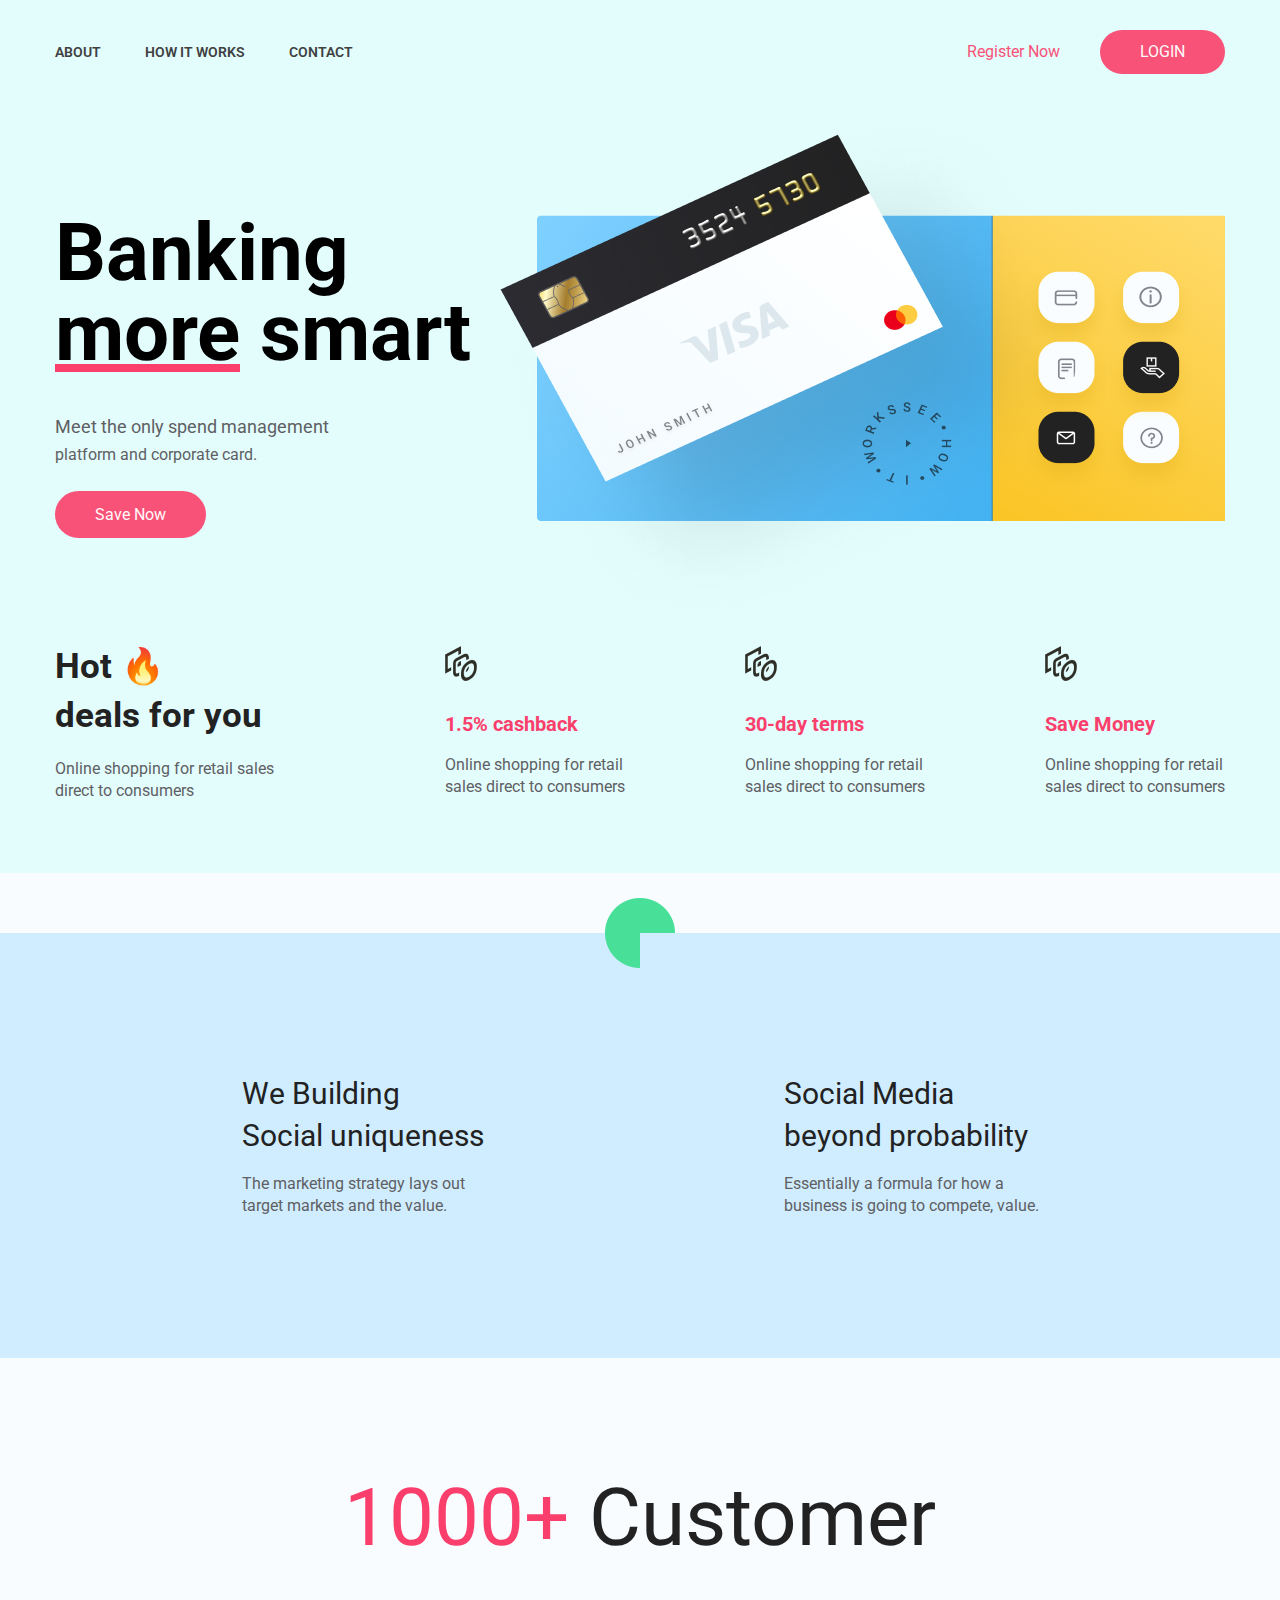
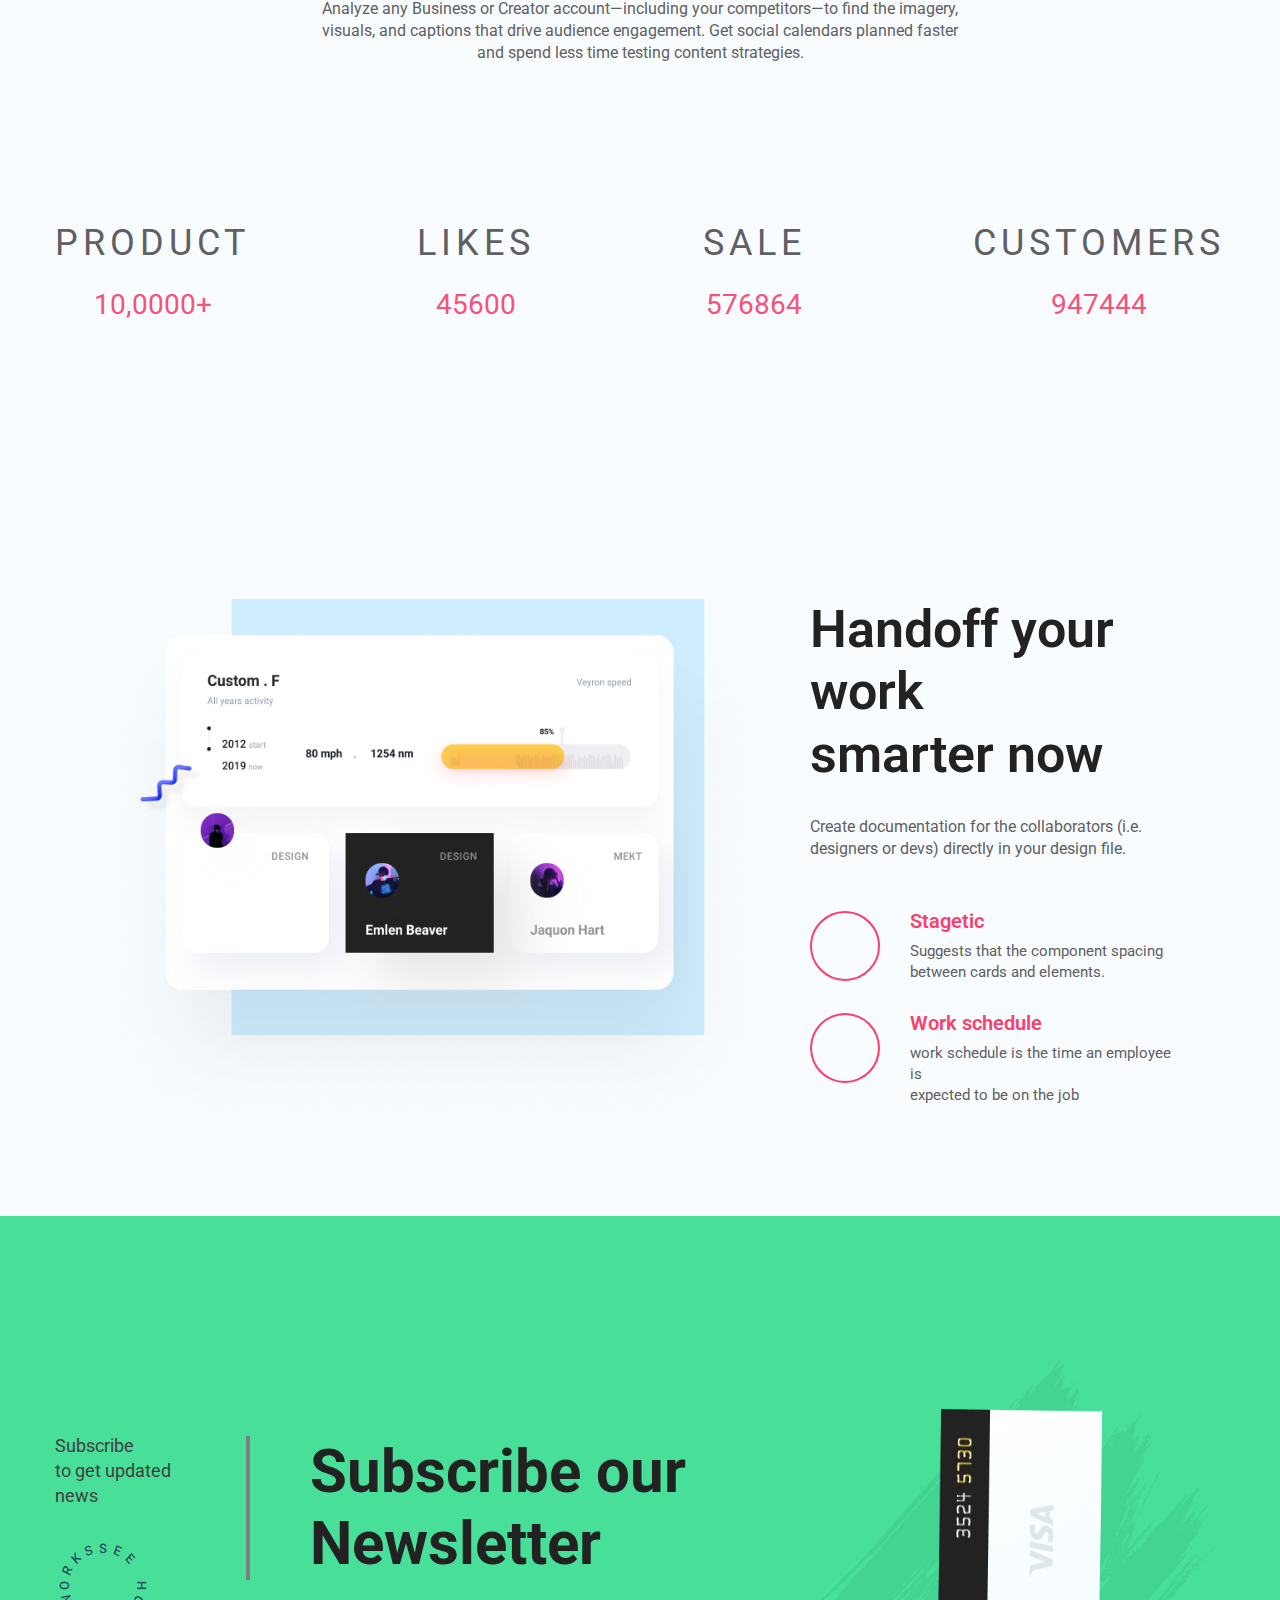
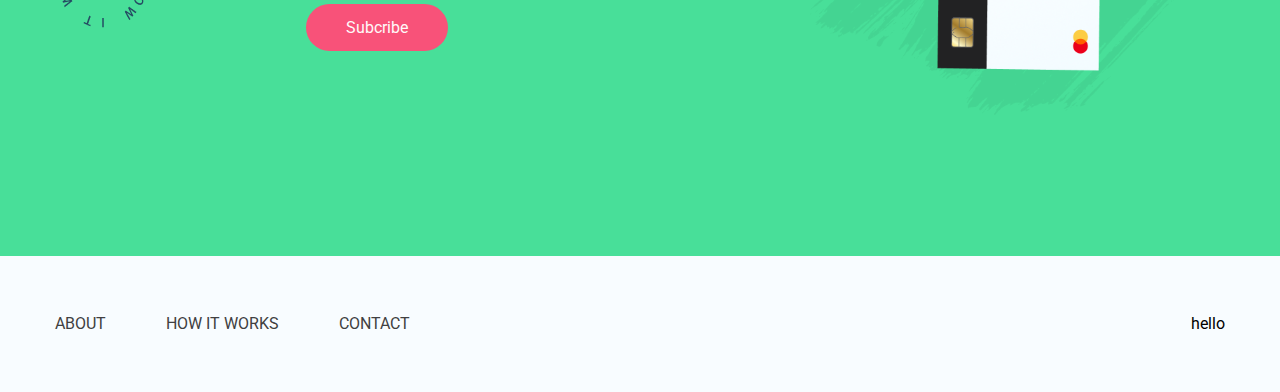
==== index.html @ 6a19571a "test" ====
<!DOCTYPE html>
<html lang="en">
  <head>
    <meta charset="UTF-8" />
    <meta http-equiv="X-UA-Compatible" content="IE=edge" />
    <meta name="viewport" content="width=device-width, initial-scale=1.0" />
    <link
      rel="shortcut icon"
      type="image/png"
      href="./img/76097-united-icons-money-dollar-sign-states-computer_32x32.ico"
    />

    <link rel="preconnect" href="https://fonts.googleapis.com" />
    <link rel="preconnect" href="https://fonts.gstatic.com" crossorigin />
    <link
      href="https://fonts.googleapis.com/css2?family=Roboto:ital,wght@0,100;0,300;0,500;0,700;1,500&display=swap"
      rel="stylesheet"
    />
    <link
      rel="stylesheet"
      href="https://cdnjs.cloudflare.com/ajax/libs/font-awesome/6.0.0-beta2/css/all.min.css"
      integrity="sha512-YWzhKL2whUzgiheMoBFwW8CKV4qpHQAEuvilg9FAn5VJUDwKZZxkJNuGM4XkWuk94WCrrwslk8yWNGmY1EduTA=="
      crossorigin="anonymous"
      referrerpolicy="no-referrer"
    />
    <link rel="stylesheet" href="./main.css" />
    <title>Money Save</title>
  </head>
  <body>
    <header class="header">
      <div class="container">
        <div class="navbar">
          <ul class="navbar__list">
            <li class="navbar__list-item">
              <a href="#" class="list-item-link">ABOUT</a>
            </li>
            <li class="navbar__list-item">
              <a href="#" class="list-item-link">HOW IT WORKS</a>
            </li>
            <li class="navbar__list-item">
              <a href="#" class="list-item-link">CONTACT</a>
            </li>
          </ul>
          <div class="login-box">
            <a href="#" class="login-box__register">Register Now</a>
            <a href="#" class="btn btn-login">LOGIN</a>
          </div>
        </div>
        <div class="header-content">
          <div class="header-banner">
            <div class="box-content">
              <h2 class="box-title">Banking <span>more</span> smart</h2>
              <p class="box-text">
                <span>Meet the only spend management</span>platform and
                corporate card.
              </p>
              <a href="#" class="btn">Save Now</a>
            </div>
            <img src="./img/header card.png" alt="" class="header-banner-img" />
          </div>
          <div class="header__info">
            <div class="header__info-box-hot">
              <p class="header__info-box-hot--text">
                Hot 🔥 <span>deals for you</span>
              </p>
              <p class="header__info-box-hot--text-des">
                Online shopping for retail sales
                <span>direct to consumers</span>
              </p>
            </div>
            <div class="header-info-item">
              <div class="box-item">
                <img src="./img/image 528.png" alt="" class="box-item--img" />
                <h4 class="box-item--title">1.5% cashback</h4>
                <p class="header__info-box-hot--text-des">
                  Online shopping for retail
                  <span>sales direct to consumers</span>
                </p>
              </div>
              <div class="box-item">
                <img src="./img/image 528.png" alt="" class="box-item--img" />
                <h4 class="box-item--title">30-day terms</h4>
                <p class="header__info-box-hot--text-des">
                  Online shopping for retail
                  <span>sales direct to consumers</span>
                </p>
              </div>
              <div class="box-item">
                <img src="./img/image 528.png" alt="" class="box-item--img" />
                <h4 class="box-item--title">Save Money</h4>
                <p class="header__info-box-hot--text-des">
                  Online shopping for retail
                  <span>sales direct to consumers</span>
                </p>
              </div>
            </div>
          </div>
        </div>
      </div>
    </header>
    <section class="social-info">
      <div class="social-info-box">
        <h4 class="social-info--title">
          <span>We Building </span>Social uniqueness
        </h4>
        <p class="social-info--des">
          <span>The marketing strategy lays out</span> target markets and the
          value.
        </p>
      </div>
      <div class="social-info-box">
        <h4 class="social-info--title">
          <span>Social Media </span>beyond probability
        </h4>
        <p class="social-info--des">
          <span>Essentially a formula for how a</span> business is going to
          compete, value.
        </p>
      </div>
      <img src="./img/Ellipse 711.png" alt="" class="circle-green" />
    </section>
    <section class="customer">
      <div class="container">
        <div class="customer-content">
          <h2 class="customer-title"><span>1000+</span> Customer</h2>
          <p class="customer-des">
            Analyze any Business or Creator account—including your
            competitors—to find the imagery, visuals, and captions that drive
            audience engagement. Get social calendars planned faster and spend
            less time testing content strategies.
          </p>
        </div>
        <div class="customer-number">
          <div class="customer-number-list">
            <p class="customer-number-list--title">Product</p>
            <p class="customer-number-list-number">10,0000+</p>
          </div>
          <div class="customer-number-list">
            <p class="customer-number-list--title">Likes</p>
            <p class="customer-number-list-number">45600</p>
          </div>
          <div class="customer-number-list">
            <p class="customer-number-list--title">Sale</p>
            <p class="customer-number-list-number">576864</p>
          </div>
          <div class="customer-number-list">
            <p class="customer-number-list--title">Customers</p>
            <p class="customer-number-list-number">947444</p>
          </div>
        </div>
      </div>
    </section>
    <section class="dashboard">
      <div class="container">
        <div class="dashboard-flex">
          <img src="./img/card.png" alt="" class="dashboard__img" />
          <div class="dashboard-content">
            <div class="dashboard-box-info">
              <h4 class="dashboard__title">
                Handoff your work <span>smarter now</span>
              </h4>
              <p class="dashboard__des">
                <span>Create documentation for the collaborators (i.e.</span
                >designers or devs) directly in your design file.
              </p>
            </div>
            <div class="dashboard-box-des">
              <div class="dashboard-box-des-info">
                <i class="fas fa-book box-des-info__icon"></i>
                <div class="box-des-info-text">
                  <p class="box-des-info-title">Stagetic</p>
                  <p class="box-des-info-desc">
                    <span>Suggests that the component spacing</span>between
                    cards and elements.
                  </p>
                </div>
              </div>
              <div class="dashboard-box-des-info">
                <i class="far fa-calendar-alt box-des-info__icon"></i>
                <div class="box-des-info-text">
                  <p class="box-des-info-title">Work schedule</p>
                  <p class="box-des-info-desc">
                    <span>work schedule is the time an employee is </span
                    >expected to be on the job
                  </p>
                </div>
              </div>
            </div>
          </div>
        </div>
      </div>
    </section>
    <section class="subcribe">
      <div class="container">
        <div class="subcribe-content">
          <div class="subcribe-box-left">
            <div class="subcribe-box-text">
              <p class="box-text-desc">
                <span>Subscribe</span> <span>to get updated</span> news
              </p>
              <img src="./img/text.png" alt="" class="box-text-img" />
            </div>
            <div class="subcribe-box-btn">
              <p class="subcribe-box-btn__title">
                <span>Subscribe our</span>Newsletter
              </p>
              <a href="#" class="btn btn-sub">Subcribe</a>
            </div>
          </div>
          <img src="./img/Visa card.png" alt="" class="subcribe-img" />
        </div>
      </div>
    </section>
    <footer class="footer">
      <div class="container">
        <div class="footer-content">
          <ul class="footer-menu">
            <li class="footer-item">
              <a href="#" class="footer-item__link">ABOUT</a>
            </li>
            <li class="footer-item">
              <a href="#" class="footer-item__link">HOW IT WORKS</a>
            </li>
            <li class="footer-item">
              <a href="#" class="footer-item__link">CONTACT</a>
            </li>
          </ul>
          <!-- facebook page -->
          <div>hello</div>
        </div>
      </div>
    </footer>
  </body>
</html>
---- main.css ----
/* http://meyerweb.com/eric/tools/css/reset/ 
   v2.0 | 20110126
   License: none (public domain)
*/
html,
body,
div,
span,
applet,
object,
iframe,
h1,
h2,
h3,
h4,
h5,
h6,
p,
blockquote,
pre,
a,
abbr,
acronym,
address,
big,
cite,
code,
del,
dfn,
em,
img,
ins,
kbd,
q,
s,
samp,
small,
strike,
strong,
sub,
sup,
tt,
var,
b,
u,
i,
center,
dl,
dt,
dd,
ol,
ul,
li,
fieldset,
form,
label,
legend,
table,
caption,
tbody,
tfoot,
thead,
tr,
th,
td,
article,
aside,
canvas,
details,
embed,
figure,
figcaption,
footer,
header,
hgroup,
menu,
nav,
output,
ruby,
section,
summary,
time,
mark,
audio,
video {
  margin: 0;
  padding: 0;
  border: 0;
  font-size: 100%;
  font: inherit;
  vertical-align: baseline;
}

/* HTML5 display-role reset for older browsers */
article,
aside,
details,
figcaption,
figure,
footer,
header,
hgroup,
menu,
nav,
section {
  display: block;
}

body {
  line-height: 1;
}

ol,
ul {
  list-style: none;
}

blockquote,
q {
  quotes: none;
}

blockquote:before, blockquote:after {
  content: "";
  content: none;
}

q:before, q:after {
  content: "";
  content: none;
}

table {
  border-collapse: collapse;
  border-spacing: 0;
}

a {
  text-decoration: none;
}

* {
  padding: 0;
  margin: 0;
  box-sizing: border-box;
}

html,
body {
  scroll-behavior: smooth;
}

body {
  font-family: "Roboto", sans-serif;
  background: #f8fcff;
}

.header {
  background-color: #e3fdfd;
}

.navbar {
  display: flex;
  align-items: center;
  justify-content: space-between;
  padding-top: 30px;
}
.navbar__list {
  display: flex;
}
.navbar__list-item {
  margin-right: 44px;
  font-size: 14px;
  font-weight: 600;
}

.list-item-link {
  color: #404041;
  padding-bottom: 4px;
  position: relative;
}
.list-item-link::after {
  content: "";
  width: 100%;
  height: 2px;
  background-color: #fa3f6c;
  position: absolute;
  bottom: 0;
  left: 0;
  display: none;
}
.list-item-link:hover::after {
  animation: left-to-right 0.5s linear;
  display: block;
}

.login-box__register {
  color: #f85279;
}
.login-box__register:hover {
  color: #fa3f6c;
}

.login-box {
  display: flex;
  align-items: center;
}

@keyframes left-to-right {
  from {
    width: 0;
  }
  to {
    width: 100%;
  }
}
.header-content {
  padding: 20px 0 70px 0;
}

.header-banner {
  display: flex;
  align-items: center;
}

.box-title {
  font-weight: bold;
  font-size: 80px;
}
.box-title span {
  display: inline-block;
  text-decoration: underline;
  text-decoration-color: #fa3f6c;
}

.box-text {
  color: #5f5f64;
  padding: 40px 0;
  line-height: 1.6;
}
.box-text span {
  display: block;
  font-size: 18px;
}

.header__info {
  display: flex;
  align-items: center;
  justify-content: space-between;
}

.header__info-box-hot--text {
  font-size: 35px;
  font-weight: bold;
  line-height: 1.4;
  color: #222223;
  padding-bottom: 18px;
}
.header__info-box-hot--text span {
  display: block;
}
.header__info-box-hot--text-des {
  color: #5f5f64;
  line-height: 1.4;
}
.header__info-box-hot--text-des span {
  display: block;
}

.header-info-item {
  display: flex;
  align-items: center;
  justify-content: space-between;
}

.box-item {
  margin-left: 120px;
}
.box-item--img {
  width: 32px;
  height: 35px;
}
.box-item--title {
  font-size: 20px;
  font-weight: bold;
  color: #fa3f6c;
  padding: 30px 0 20px 0;
}

.social-info {
  background: #cfedff;
  display: flex;
  align-items: center;
  justify-content: center;
  margin-top: 60px;
  position: relative;
}
.social-info-box {
  margin: 140px 0;
}
.social-info-box:first-child {
  margin-right: 300px;
}
.social-info--title {
  font-size: 30px;
  font-weight: medium;
  line-height: 1.4;
  color: #222223;
}
.social-info--title span {
  display: block;
}
.social-info--des {
  color: #5f5f64;
  line-height: 1.4;
  padding-top: 16px;
}
.social-info--des span {
  display: block;
}

.circle-green {
  width: 70px;
  height: 70px;
  position: absolute;
  top: -35px;
  left: 50%;
  transform: translateX(-50%);
}

.customer {
  padding: 120px 0;
}
.customer-content {
  max-width: 650px;
  margin: 0 auto;
  text-align: center;
}
.customer-title {
  font-size: 80px;
  color: #222223;
}
.customer-title span {
  color: #fa3f6c;
}
.customer-des {
  color: #5f5f64;
  line-height: 1.4;
  padding-top: 40px;
  padding-bottom: 80px;
}
.customer-number {
  display: flex;
  justify-content: space-between;
  align-items: center;
}

.customer-number {
  padding: 80px 0;
}
.customer-number-list {
  display: flex;
  align-items: center;
  justify-content: center;
  flex-direction: column;
  text-align: center;
}
.customer-number-list--title {
  font-size: 36px;
  font-weight: medium;
  color: #5f5f64;
  text-transform: uppercase;
  letter-spacing: 5px;
}
.customer-number-list-number {
  font-size: 28px;
  padding-top: 30px;
  color: #f85279;
}

.dashboard {
  padding: 80px;
}
.dashboard-flex {
  display: flex;
}
.dashboard__img {
  max-width: 675px;
  height: auto;
  margin-right: 40px;
}
.dashboard__title {
  font-size: 52px;
  color: #222223;
  font-weight: 600;
  line-height: 1.2;
}
.dashboard__title span {
  display: block;
}
.dashboard__des {
  color: #5f5f64;
  line-height: 1.4;
  padding-top: 30px;
  padding-bottom: 50px;
}
.dashboard__des span {
  display: block;
}

.dashboard-box-des-info {
  display: flex;
}

.dashboard-box-des-info {
  margin-bottom: 30px;
}

.box-des-info__icon {
  display: flex;
  align-items: center;
  justify-content: center;
  font-size: 24px;
  width: 70px;
  height: 70px;
  color: #fa3f6c;
  border: 2px solid #fa3f6c;
  border-radius: 50%;
  margin-right: 30px;
}

.box-des-info-text .box-des-info-title {
  color: #fa3f6c;
  font-weight: 600;
  font-size: 20px;
  padding-bottom: 10px;
}
.box-des-info-text .box-des-info-desc {
  font-size: 15px;
  line-height: 1.4;
  color: #5f5f64;
}
.box-des-info-text .box-des-info-desc span {
  display: block;
}

.subcribe {
  background: #48df99;
}
.subcribe-content {
  display: flex;
  align-items: center;
  justify-content: space-between;
}
.subcribe-box-left {
  display: flex;
  align-items: center;
}
.subcribe-img {
  max-width: 650px;
  max-height: 640px;
}

.box-text-desc {
  line-height: 1.4;
  font-size: 18px;
  margin-bottom: 28px;
  padding-right: 75px;
  white-space: nowrap;
  color: #404041;
}
.box-text-desc span {
  display: block;
}

.subcribe-box-btn__title {
  font-size: 60px;
  font-weight: bold;
  color: #222223;
  margin-bottom: 40px;
  white-space: nowrap;
  border-left: 4px solid gray;
  padding-left: 60px;
  line-height: 1.2;
}
.subcribe-box-btn__title span {
  display: block;
}

.footer {
  padding: 60px 0;
}
.footer-content {
  display: flex;
  align-items: center;
  justify-content: space-between;
}
.footer-menu {
  display: flex;
}
.footer-item {
  margin-right: 60px;
}
.footer-item__link {
  color: #404041;
}
.footer-item__link:hover {
  color: #f85279;
  transition: all 0.3s linear;
}

.wrapper {
  max-width: 1440px;
  margin: 0 auto;
}

.container {
  max-width: 1200px;
  padding: 0 15px;
  margin: 0 auto;
}

.btn {
  padding: 14px 40px;
  color: #fff8f8;
  background-color: #f85279;
  border-radius: 30px;
}
.btn:hover {
  background-color: #fa3f6c;
  color: white;
  transition: all 0.3s linear;
}
.btn-login {
  margin-left: 40px;
  display: block;
}
.btn-sub {
  margin-left: 60px;
}

/*# sourceMappingURL=main.css.map */
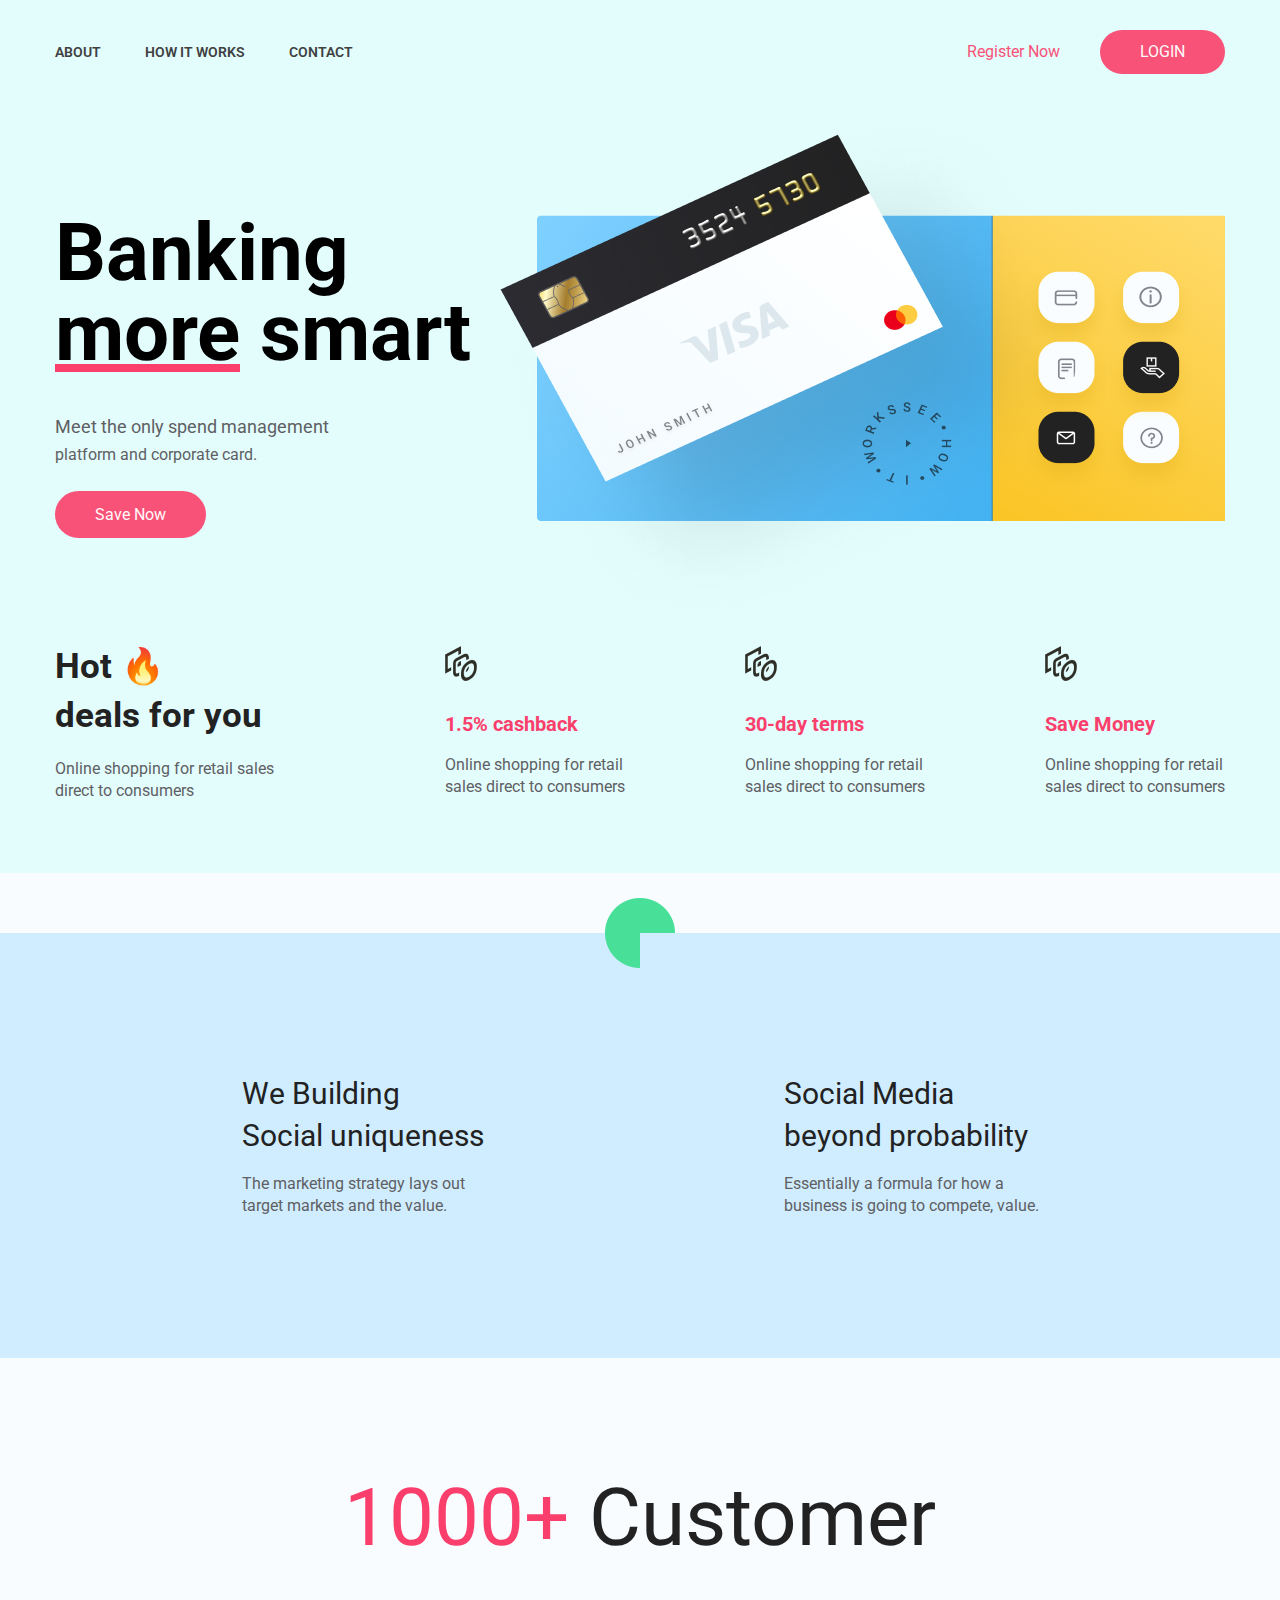
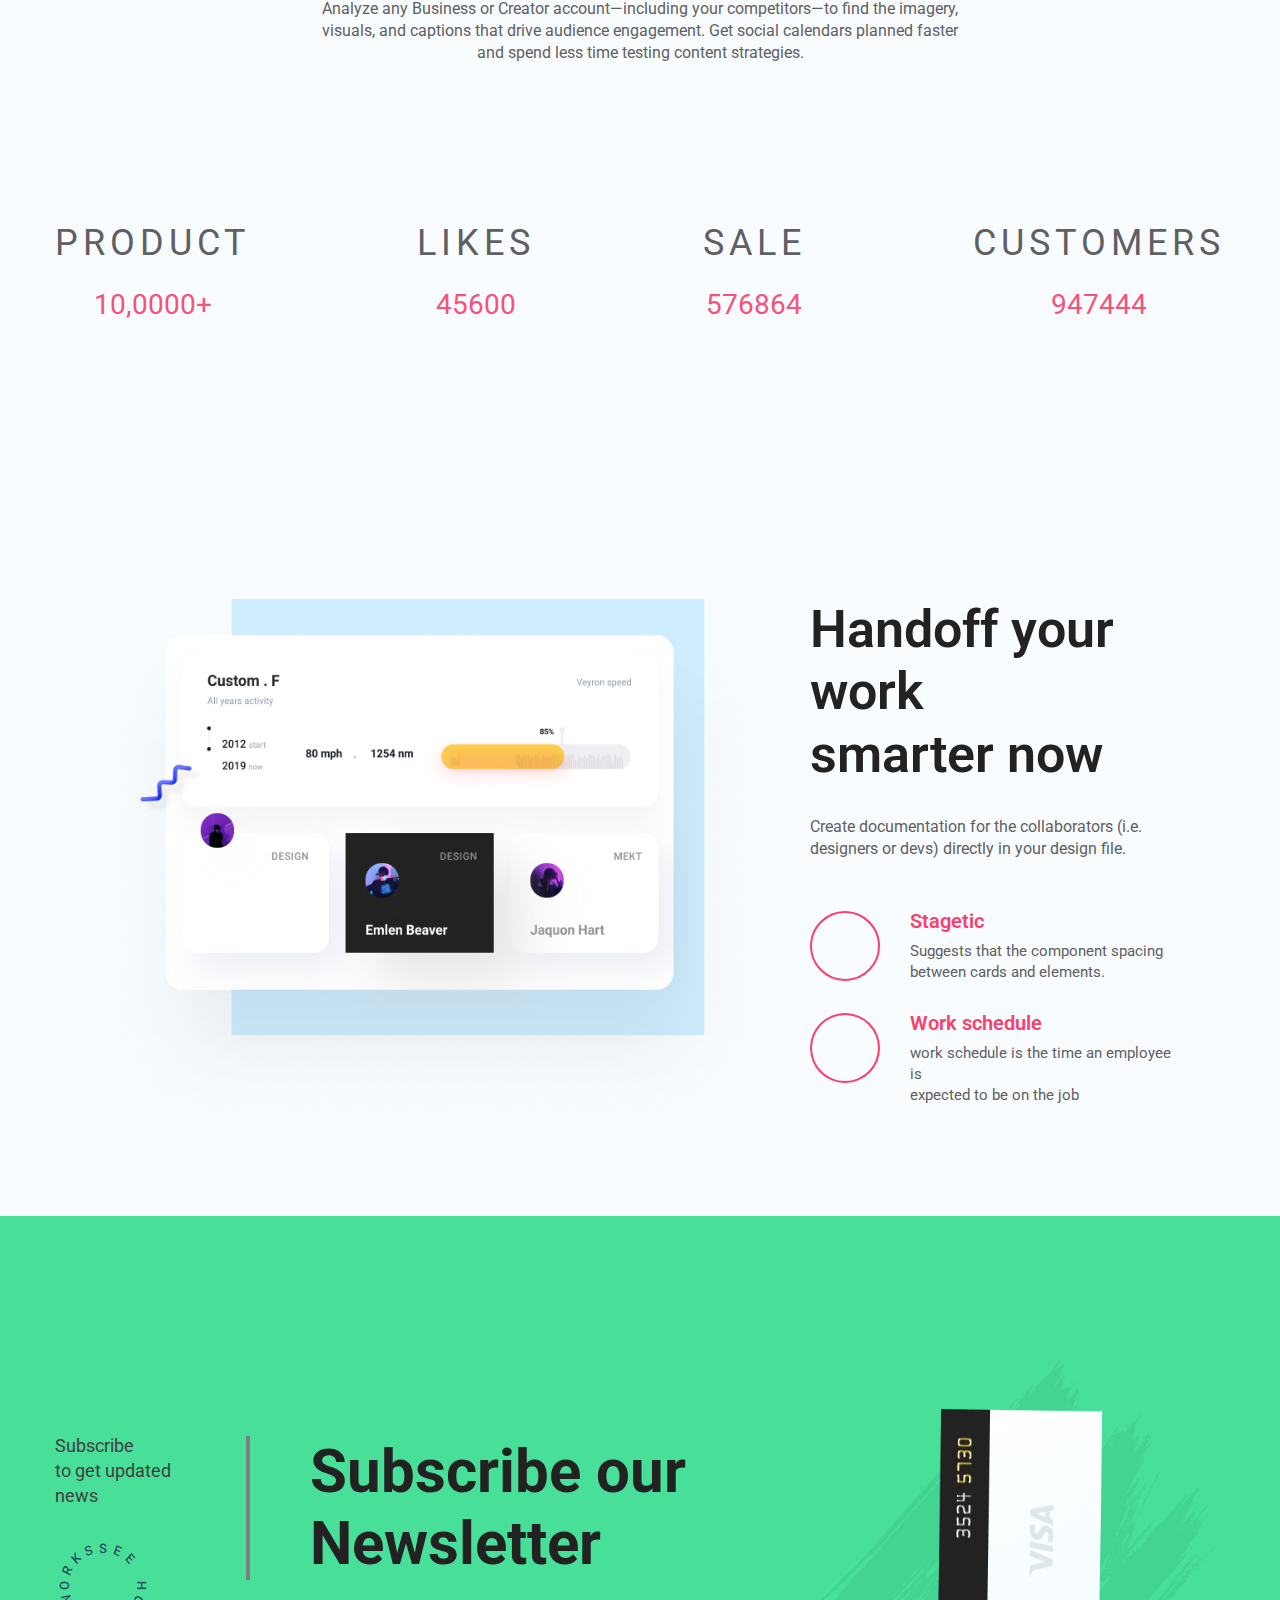
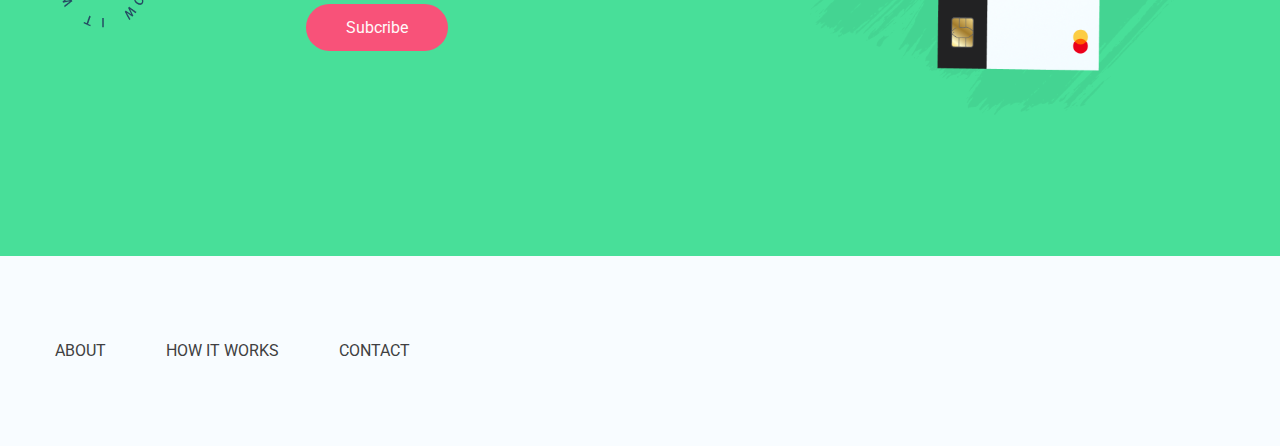
==== commit e9815723: "update page fb" ====
--- a/index.html
+++ b/index.html
@@ -226,7 +226,16 @@
             </li>
           </ul>
           <!-- facebook page -->
-          <div>hello</div>
+          <iframe
+            src="https://www.facebook.com/plugins/page.php?href=https%3A%2F%2Fwww.facebook.com%2Fmoneysavee&tabs=timeline&width=340&height=70&small_header=true&adapt_container_width=true&hide_cover=false&show_facepile=true&appId"
+            width="340"
+            height="70"
+            style="border: none; overflow: hidden"
+            scrolling="no"
+            frameborder="0"
+            allowfullscreen="true"
+            allow="autoplay; clipboard-write; encrypted-media; picture-in-picture; web-share"
+          ></iframe>
         </div>
       </div>
     </footer>
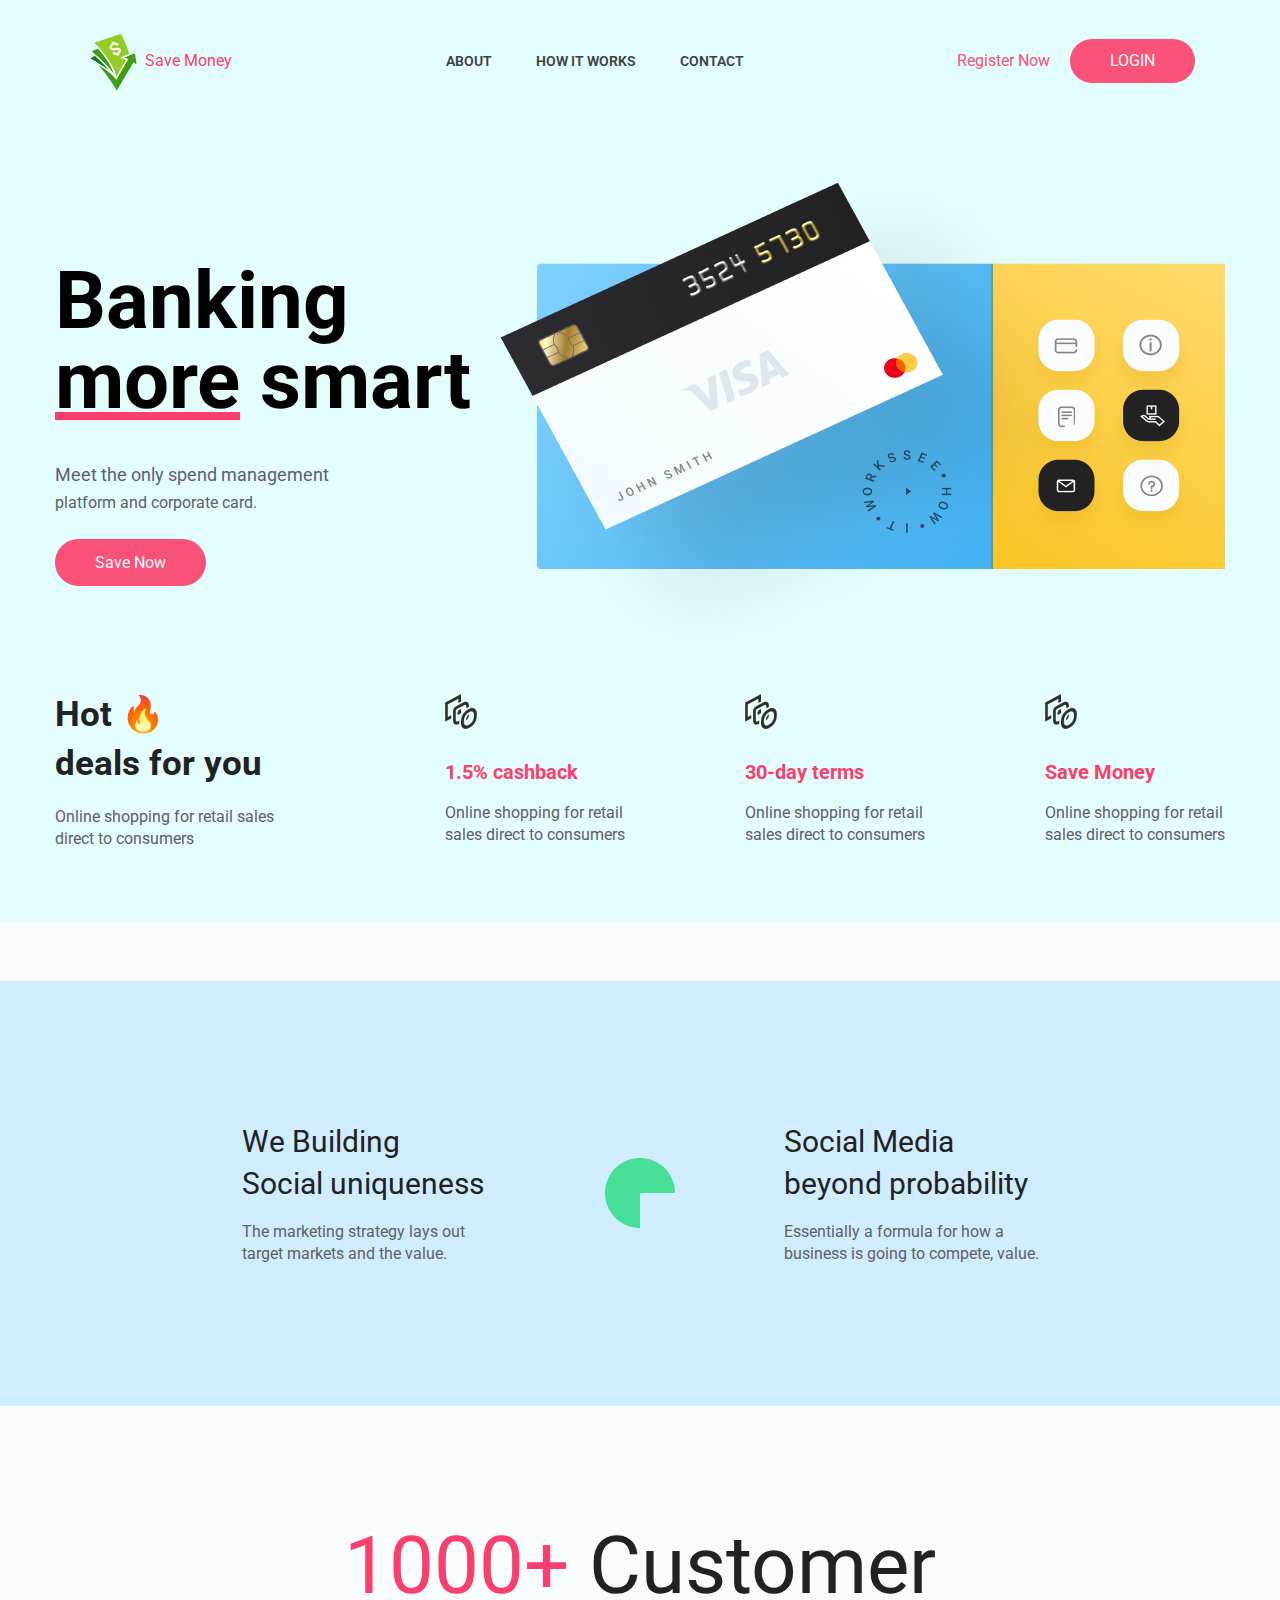
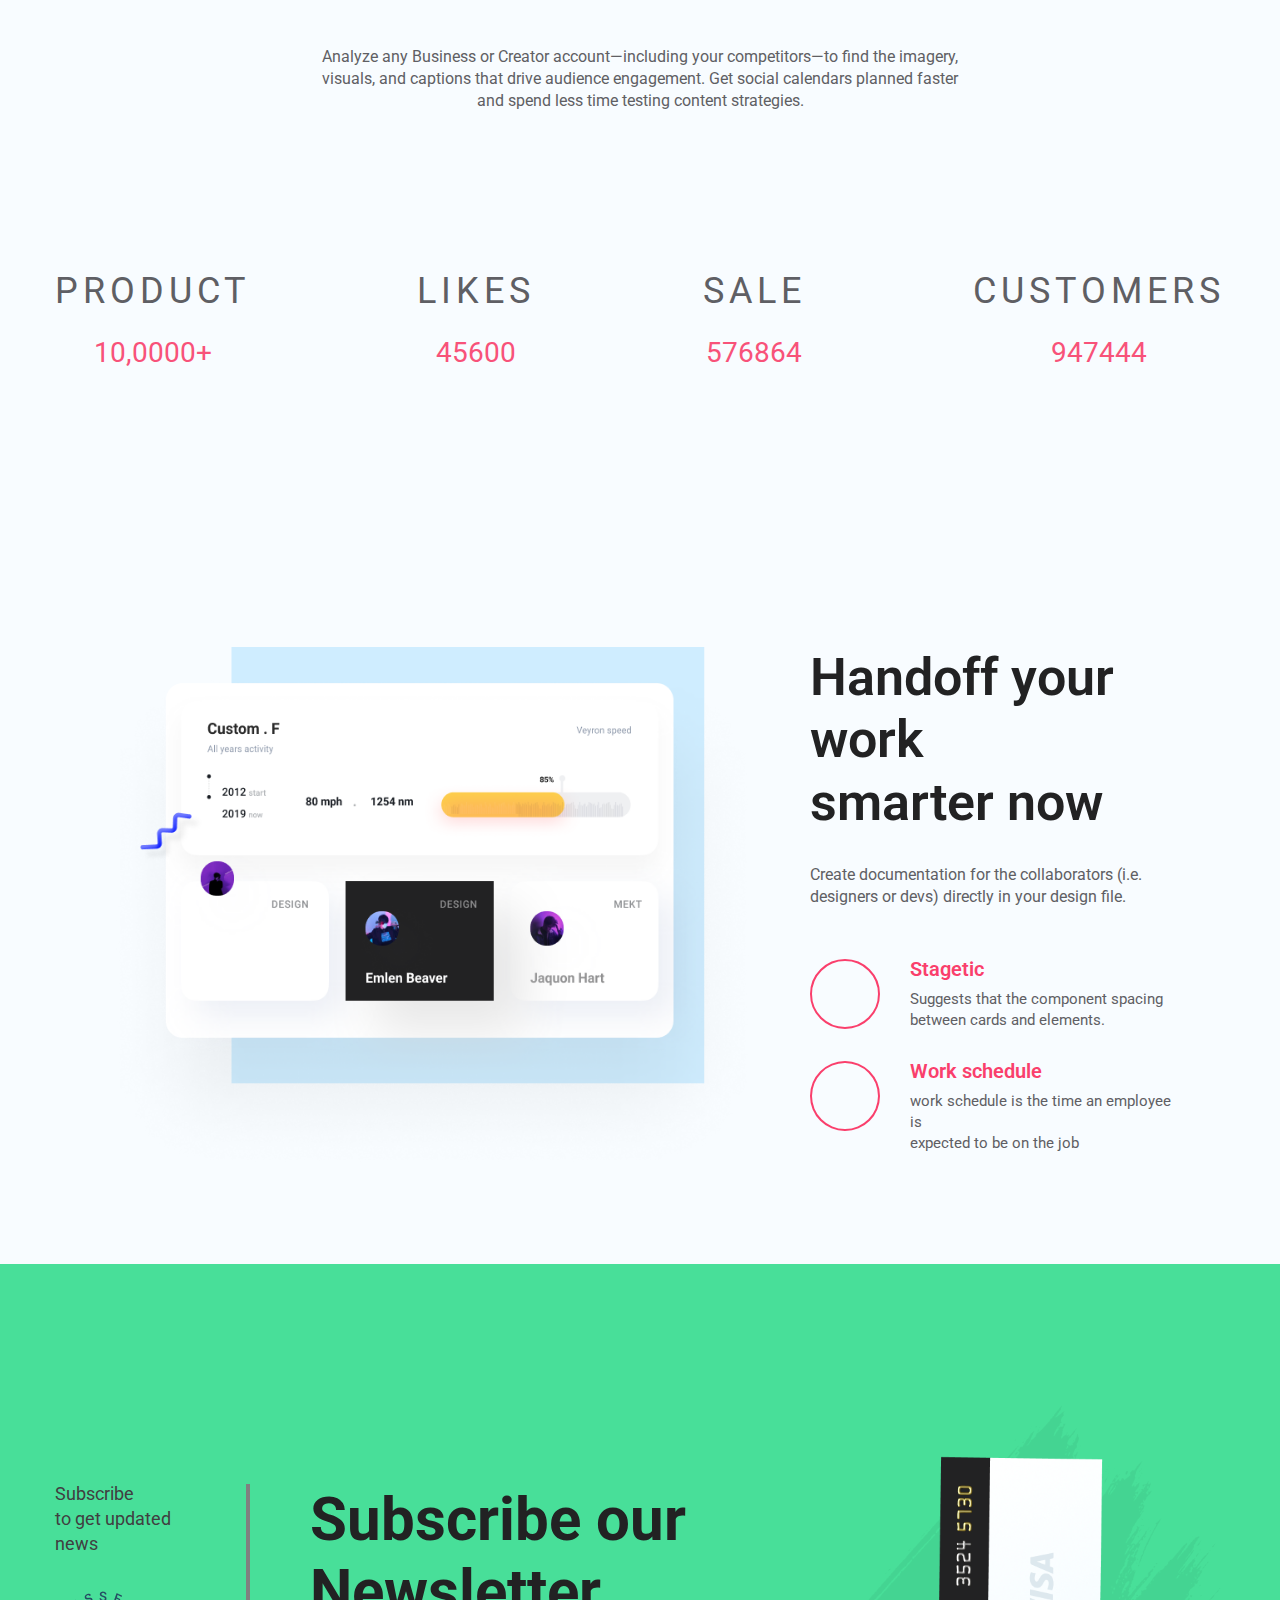
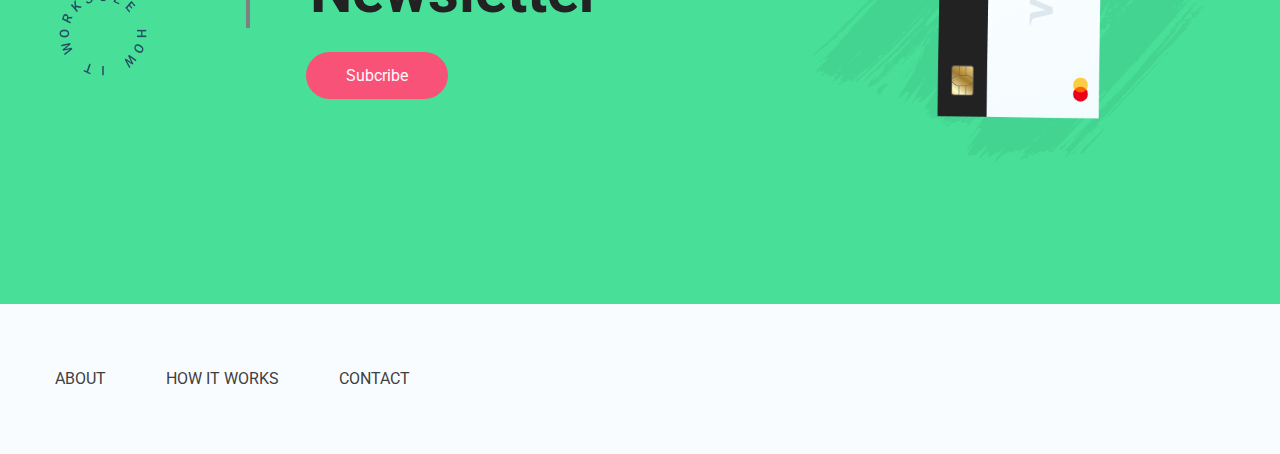
==== commit de232f7f: "update page login" ====
--- a/index.html
+++ b/index.html
@@ -7,7 +7,7 @@
     <link
       rel="shortcut icon"
       type="image/png"
-      href="./img/76097-united-icons-money-dollar-sign-states-computer_32x32.ico"
+      href="./assets/img/76097-united-icons-money-dollar-sign-states-computer_32x32.ico"
     />
 
     <link rel="preconnect" href="https://fonts.googleapis.com" />
@@ -23,13 +23,17 @@
       crossorigin="anonymous"
       referrerpolicy="no-referrer"
     />
-    <link rel="stylesheet" href="./main.css" />
+    <link rel="stylesheet" href="./assets/css/main.css" />
     <title>Money Save</title>
   </head>
   <body>
     <header class="header">
       <div class="container">
         <div class="navbar">
+          <a class="navbar-logo" href="./index.html">
+            <img src="./assets/img/logo.png" alt="" class="navbar-logo__img" />
+            <p class="navbar-logo__text">Save Money</p>
+          </a>
           <ul class="navbar__list">
             <li class="navbar__list-item">
               <a href="#" class="list-item-link">ABOUT</a>
@@ -42,8 +46,10 @@
             </li>
           </ul>
           <div class="login-box">
-            <a href="#" class="login-box__register">Register Now</a>
-            <a href="#" class="btn btn-login">LOGIN</a>
+            <a href="./register.html" class="login-box__register"
+              >Register Now</a
+            >
+            <a href="./login.html" class="btn btn-login">LOGIN</a>
           </div>
         </div>
         <div class="header-content">
@@ -56,7 +62,11 @@
               </p>
               <a href="#" class="btn">Save Now</a>
             </div>
-            <img src="./img/header card.png" alt="" class="header-banner-img" />
+            <img
+              src="./assets/img/header card.png"
+              alt=""
+              class="header-banner-img"
+            />
           </div>
           <div class="header__info">
             <div class="header__info-box-hot">
@@ -70,7 +80,11 @@
             </div>
             <div class="header-info-item">
               <div class="box-item">
-                <img src="./img/image 528.png" alt="" class="box-item--img" />
+                <img
+                  src="./assets/img/image 528.png"
+                  alt=""
+                  class="box-item--img"
+                />
                 <h4 class="box-item--title">1.5% cashback</h4>
                 <p class="header__info-box-hot--text-des">
                   Online shopping for retail
@@ -78,7 +92,11 @@
                 </p>
               </div>
               <div class="box-item">
-                <img src="./img/image 528.png" alt="" class="box-item--img" />
+                <img
+                  src="./assets/img/image 528.png"
+                  alt=""
+                  class="box-item--img"
+                />
                 <h4 class="box-item--title">30-day terms</h4>
                 <p class="header__info-box-hot--text-des">
                   Online shopping for retail
@@ -86,7 +104,11 @@
                 </p>
               </div>
               <div class="box-item">
-                <img src="./img/image 528.png" alt="" class="box-item--img" />
+                <img
+                  src="./assets/img/image 528.png"
+                  alt=""
+                  class="box-item--img"
+                />
                 <h4 class="box-item--title">Save Money</h4>
                 <p class="header__info-box-hot--text-des">
                   Online shopping for retail
@@ -117,7 +139,7 @@
           compete, value.
         </p>
       </div>
-      <img src="./img/Ellipse 711.png" alt="" class="circle-green" />
+      <img src="./assets/img/Ellipse 711.png" alt="" class="circle-green" />
     </section>
     <section class="customer">
       <div class="container">
@@ -153,7 +175,7 @@
     <section class="dashboard">
       <div class="container">
         <div class="dashboard-flex">
-          <img src="./img/card.png" alt="" class="dashboard__img" />
+          <img src="./assets/img/card.png" alt="" class="dashboard__img" />
           <div class="dashboard-content">
             <div class="dashboard-box-info">
               <h4 class="dashboard__title">
@@ -198,7 +220,7 @@
               <p class="box-text-desc">
                 <span>Subscribe</span> <span>to get updated</span> news
               </p>
-              <img src="./img/text.png" alt="" class="box-text-img" />
+              <img src="./assets/img/text.png" alt="" class="box-text-img" />
             </div>
             <div class="subcribe-box-btn">
               <p class="subcribe-box-btn__title">
@@ -207,7 +229,7 @@
               <a href="#" class="btn btn-sub">Subcribe</a>
             </div>
           </div>
-          <img src="./img/Visa card.png" alt="" class="subcribe-img" />
+          <img src="./assets/img/Visa card.png" alt="" class="subcribe-img" />
         </div>
       </div>
     </section>
@@ -239,5 +261,6 @@
         </div>
       </div>
     </footer>
+    <script src="./assets/js/app.js"></script>
   </body>
 </html>
--- a/assets/css/main.css
+++ b/assets/css/main.css
@@ -0,0 +1,1053 @@
+/* http://meyerweb.com/eric/tools/css/reset/ 
+   v2.0 | 20110126
+   License: none (public domain)
+*/
+html,
+body,
+div,
+span,
+applet,
+object,
+iframe,
+h1,
+h2,
+h3,
+h4,
+h5,
+h6,
+p,
+blockquote,
+pre,
+a,
+abbr,
+acronym,
+address,
+big,
+cite,
+code,
+del,
+dfn,
+em,
+img,
+ins,
+kbd,
+q,
+s,
+samp,
+small,
+strike,
+strong,
+sub,
+sup,
+tt,
+var,
+b,
+u,
+i,
+center,
+dl,
+dt,
+dd,
+ol,
+ul,
+li,
+fieldset,
+form,
+label,
+legend,
+table,
+caption,
+tbody,
+tfoot,
+thead,
+tr,
+th,
+td,
+article,
+aside,
+canvas,
+details,
+embed,
+figure,
+figcaption,
+footer,
+header,
+hgroup,
+menu,
+nav,
+output,
+ruby,
+section,
+summary,
+time,
+mark,
+audio,
+video {
+  margin: 0;
+  padding: 0;
+  border: 0;
+  font-size: 100%;
+  font: inherit;
+  vertical-align: baseline;
+}
+
+/* HTML5 display-role reset for older browsers */
+article,
+aside,
+details,
+figcaption,
+figure,
+footer,
+header,
+hgroup,
+menu,
+nav,
+section {
+  display: block;
+}
+
+body {
+  line-height: 1;
+}
+
+ol,
+ul {
+  list-style: none;
+}
+
+blockquote,
+q {
+  quotes: none;
+}
+
+blockquote:before, blockquote:after {
+  content: "";
+  content: none;
+}
+
+q:before, q:after {
+  content: "";
+  content: none;
+}
+
+table {
+  border-collapse: collapse;
+  border-spacing: 0;
+}
+
+a {
+  text-decoration: none;
+}
+
+* {
+  padding: 0;
+  margin: 0;
+  -webkit-box-sizing: border-box;
+          box-sizing: border-box;
+}
+
+html,
+body {
+  scroll-behavior: smooth;
+}
+
+body {
+  font-family: "Roboto", sans-serif;
+  background: #f8fcff;
+}
+
+.header {
+  background-color: #e3fdfd;
+}
+
+.navbar {
+  display: -webkit-box;
+  display: -ms-flexbox;
+  display: flex;
+  -webkit-box-align: center;
+      -ms-flex-align: center;
+          align-items: center;
+  -webkit-box-pack: justify;
+      -ms-flex-pack: justify;
+          justify-content: space-between;
+  padding: 30px;
+}
+
+.navbar-logo {
+  display: -webkit-box;
+  display: -ms-flexbox;
+  display: flex;
+  -webkit-box-align: center;
+      -ms-flex-align: center;
+          align-items: center;
+}
+
+.navbar-logo__img {
+  width: 60px;
+  height: auto;
+}
+
+.navbar-logo__text {
+  color: #fa3f6c;
+}
+
+.navbar__list {
+  display: -webkit-box;
+  display: -ms-flexbox;
+  display: flex;
+}
+
+.navbar__list-item {
+  margin-right: 44px;
+  font-size: 14px;
+  font-weight: 600;
+}
+
+.navbar__list-item:last-child {
+  margin: 0;
+}
+
+.list-item-link {
+  color: #404041;
+  padding-bottom: 4px;
+  position: relative;
+}
+
+.list-item-link::after {
+  content: "";
+  width: 100%;
+  height: 2px;
+  background-color: #fa3f6c;
+  position: absolute;
+  bottom: 0;
+  left: 0;
+  display: none;
+}
+
+.list-item-link:hover::after {
+  -webkit-animation: left-to-right 0.5s linear;
+          animation: left-to-right 0.5s linear;
+  display: block;
+}
+
+.login-box__register {
+  color: #f85279;
+}
+
+.login-box__register:hover {
+  color: #fa3f6c;
+}
+
+.login-box {
+  display: -webkit-box;
+  display: -ms-flexbox;
+  display: flex;
+  -webkit-box-align: center;
+      -ms-flex-align: center;
+          align-items: center;
+}
+
+@-webkit-keyframes left-to-right {
+  from {
+    width: 0;
+  }
+  to {
+    width: 100%;
+  }
+}
+
+@keyframes left-to-right {
+  from {
+    width: 0;
+  }
+  to {
+    width: 100%;
+  }
+}
+
+.header-content {
+  padding: 20px 0 70px 0;
+}
+
+.header-banner {
+  display: -webkit-box;
+  display: -ms-flexbox;
+  display: flex;
+  -webkit-box-align: center;
+      -ms-flex-align: center;
+          align-items: center;
+}
+
+.box-title {
+  font-weight: bold;
+  font-size: 80px;
+}
+
+.box-title span {
+  display: inline-block;
+  text-decoration: underline;
+  -webkit-text-decoration-color: #fa3f6c;
+          text-decoration-color: #fa3f6c;
+}
+
+.box-text {
+  color: #5f5f64;
+  padding: 40px 0;
+  line-height: 1.6;
+}
+
+.box-text span {
+  display: block;
+  font-size: 18px;
+}
+
+.header__info {
+  display: -webkit-box;
+  display: -ms-flexbox;
+  display: flex;
+  -webkit-box-align: center;
+      -ms-flex-align: center;
+          align-items: center;
+  -webkit-box-pack: justify;
+      -ms-flex-pack: justify;
+          justify-content: space-between;
+}
+
+.header__info-box-hot--text {
+  font-size: 35px;
+  font-weight: bold;
+  line-height: 1.4;
+  color: #222223;
+  padding-bottom: 18px;
+}
+
+.header__info-box-hot--text span {
+  display: block;
+}
+
+.header__info-box-hot--text-des {
+  color: #5f5f64;
+  line-height: 1.4;
+}
+
+.header__info-box-hot--text-des span {
+  display: block;
+}
+
+.header-info-item {
+  display: -webkit-box;
+  display: -ms-flexbox;
+  display: flex;
+  -webkit-box-align: center;
+      -ms-flex-align: center;
+          align-items: center;
+  -webkit-box-pack: justify;
+      -ms-flex-pack: justify;
+          justify-content: space-between;
+}
+
+.box-item {
+  margin-left: 120px;
+}
+
+.box-item--img {
+  width: 32px;
+  height: 35px;
+}
+
+.box-item--title {
+  font-size: 20px;
+  font-weight: bold;
+  color: #fa3f6c;
+  padding: 30px 0 20px 0;
+}
+
+.social-info {
+  background: #cfedff;
+  display: -webkit-box;
+  display: -ms-flexbox;
+  display: flex;
+  -webkit-box-align: center;
+      -ms-flex-align: center;
+          align-items: center;
+  -webkit-box-pack: center;
+      -ms-flex-pack: center;
+          justify-content: center;
+  margin-top: 60px;
+  position: relative;
+}
+
+.social-info-box {
+  margin: 140px 0;
+}
+
+.social-info-box:first-child {
+  margin-right: 300px;
+}
+
+.social-info--title {
+  font-size: 30px;
+  font-weight: medium;
+  line-height: 1.4;
+  color: #222223;
+}
+
+.social-info--title span {
+  display: block;
+}
+
+.social-info--des {
+  color: #5f5f64;
+  line-height: 1.4;
+  padding-top: 16px;
+}
+
+.social-info--des span {
+  display: block;
+}
+
+.circle-green {
+  width: 70px;
+  height: 70px;
+  position: absolute;
+  top: calc(($length / 2) * -1);
+  left: 50%;
+  -webkit-transform: translateX(-50%);
+          transform: translateX(-50%);
+}
+
+.customer {
+  padding: 120px 0;
+}
+
+.customer-content {
+  max-width: 650px;
+  margin: 0 auto;
+  text-align: center;
+}
+
+.customer-title {
+  font-size: 80px;
+  color: #222223;
+}
+
+.customer-title span {
+  color: #fa3f6c;
+}
+
+.customer-des {
+  color: #5f5f64;
+  line-height: 1.4;
+  padding-top: 40px;
+  padding-bottom: 80px;
+}
+
+.customer-number {
+  display: -webkit-box;
+  display: -ms-flexbox;
+  display: flex;
+  -webkit-box-pack: justify;
+      -ms-flex-pack: justify;
+          justify-content: space-between;
+  -webkit-box-align: center;
+      -ms-flex-align: center;
+          align-items: center;
+}
+
+.customer-number {
+  padding: 80px 0;
+}
+
+.customer-number-list {
+  display: -webkit-box;
+  display: -ms-flexbox;
+  display: flex;
+  -webkit-box-align: center;
+      -ms-flex-align: center;
+          align-items: center;
+  -webkit-box-pack: center;
+      -ms-flex-pack: center;
+          justify-content: center;
+  -webkit-box-orient: vertical;
+  -webkit-box-direction: normal;
+      -ms-flex-direction: column;
+          flex-direction: column;
+  text-align: center;
+}
+
+.customer-number-list--title {
+  font-size: 36px;
+  font-weight: medium;
+  color: #5f5f64;
+  text-transform: uppercase;
+  letter-spacing: 5px;
+}
+
+.customer-number-list-number {
+  font-size: 28px;
+  padding-top: 30px;
+  color: #f85279;
+}
+
+.dashboard {
+  padding: 80px;
+}
+
+.dashboard-flex {
+  display: -webkit-box;
+  display: -ms-flexbox;
+  display: flex;
+}
+
+.dashboard__img {
+  max-width: 675px;
+  height: auto;
+  margin-right: 40px;
+}
+
+.dashboard__title {
+  font-size: 52px;
+  color: #222223;
+  font-weight: 600;
+  line-height: 1.2;
+}
+
+.dashboard__title span {
+  display: block;
+}
+
+.dashboard__des {
+  color: #5f5f64;
+  line-height: 1.4;
+  padding-top: 30px;
+  padding-bottom: 50px;
+}
+
+.dashboard__des span {
+  display: block;
+}
+
+.dashboard-box-des-info {
+  display: -webkit-box;
+  display: -ms-flexbox;
+  display: flex;
+}
+
+.dashboard-box-des-info {
+  margin-bottom: 30px;
+}
+
+.box-des-info__icon {
+  display: -webkit-box;
+  display: -ms-flexbox;
+  display: flex;
+  -webkit-box-align: center;
+      -ms-flex-align: center;
+          align-items: center;
+  -webkit-box-pack: center;
+      -ms-flex-pack: center;
+          justify-content: center;
+  font-size: 24px;
+  width: 70px;
+  height: 70px;
+  color: #fa3f6c;
+  border: 2px solid #fa3f6c;
+  border-radius: 50%;
+  margin-right: 30px;
+}
+
+.box-des-info-text .box-des-info-title {
+  color: #fa3f6c;
+  font-weight: 600;
+  font-size: 20px;
+  padding-bottom: 10px;
+}
+
+.box-des-info-text .box-des-info-desc {
+  font-size: 15px;
+  line-height: 1.4;
+  color: #5f5f64;
+}
+
+.box-des-info-text .box-des-info-desc span {
+  display: block;
+}
+
+.subcribe {
+  background: #48df99;
+}
+
+.subcribe-content {
+  display: -webkit-box;
+  display: -ms-flexbox;
+  display: flex;
+  -webkit-box-align: center;
+      -ms-flex-align: center;
+          align-items: center;
+  -webkit-box-pack: justify;
+      -ms-flex-pack: justify;
+          justify-content: space-between;
+}
+
+.subcribe-box-left {
+  display: -webkit-box;
+  display: -ms-flexbox;
+  display: flex;
+  -webkit-box-align: center;
+      -ms-flex-align: center;
+          align-items: center;
+}
+
+.subcribe-img {
+  max-width: 650px;
+  max-height: 640px;
+}
+
+.box-text-desc {
+  line-height: 1.4;
+  font-size: 18px;
+  margin-bottom: 28px;
+  padding-right: 75px;
+  white-space: nowrap;
+  color: #404041;
+}
+
+.box-text-desc span {
+  display: block;
+}
+
+.subcribe-box-btn__title {
+  font-size: 60px;
+  font-weight: bold;
+  color: #222223;
+  margin-bottom: 40px;
+  white-space: nowrap;
+  border-left: 4px solid gray;
+  padding-left: 60px;
+  line-height: 1.2;
+}
+
+.subcribe-box-btn__title span {
+  display: block;
+}
+
+.footer {
+  padding: 40px 0;
+}
+
+.footer-content {
+  display: -webkit-box;
+  display: -ms-flexbox;
+  display: flex;
+  -webkit-box-align: center;
+      -ms-flex-align: center;
+          align-items: center;
+  -webkit-box-pack: justify;
+      -ms-flex-pack: justify;
+          justify-content: space-between;
+}
+
+.footer-menu {
+  display: -webkit-box;
+  display: -ms-flexbox;
+  display: flex;
+}
+
+.footer-item {
+  margin-right: 60px;
+}
+
+.footer-item__link {
+  color: #404041;
+}
+
+.footer-item__link:hover {
+  color: #f85279;
+  -webkit-transition: all 0.3s linear;
+  transition: all 0.3s linear;
+}
+
+.bkg-purple {
+  background-color: #614da7;
+}
+
+.login-content {
+  display: -webkit-box;
+  display: -ms-flexbox;
+  display: flex;
+  -webkit-box-align: center;
+      -ms-flex-align: center;
+          align-items: center;
+  -ms-flex-pack: distribute;
+      justify-content: space-around;
+  margin: 140px 0;
+}
+
+.login-content__img {
+  display: -webkit-box;
+  display: -ms-flexbox;
+  display: flex;
+  -webkit-box-orient: vertical;
+  -webkit-box-direction: normal;
+      -ms-flex-direction: column;
+          flex-direction: column;
+}
+
+.login-content__title {
+  margin-top: 60px;
+  text-align: center;
+  font-size: 30px;
+  font-weight: bold;
+  line-height: 1.4;
+  color: #fff;
+}
+
+.login-content__title span {
+  display: block;
+}
+
+.login-img {
+  width: 450px;
+  height: auto;
+  -webkit-transform: rotate(-20deg);
+          transform: rotate(-20deg);
+}
+
+.login__title {
+  color: #fff;
+  font-size: 64px;
+  text-align: center;
+}
+
+.login__desc {
+  color: #fff;
+  margin: 60px 0 40px;
+}
+
+.info-input-box {
+  display: -webkit-box;
+  display: -ms-flexbox;
+  display: flex;
+  -webkit-box-orient: vertical;
+  -webkit-box-direction: normal;
+      -ms-flex-direction: column;
+          flex-direction: column;
+  -webkit-box-align: center;
+      -ms-flex-align: center;
+          align-items: center;
+}
+
+.remember-box {
+  color: #fff;
+  display: -webkit-box;
+  display: -ms-flexbox;
+  display: flex;
+  -webkit-box-align: center;
+      -ms-flex-align: center;
+          align-items: center;
+  -webkit-box-pack: justify;
+      -ms-flex-pack: justify;
+          justify-content: space-between;
+  margin: 10px 0 20px;
+}
+
+.forgot-link {
+  color: #48df99;
+}
+
+.sign-up-link {
+  display: -webkit-box;
+  display: -ms-flexbox;
+  display: flex;
+  -webkit-box-align: center;
+      -ms-flex-align: center;
+          align-items: center;
+  -webkit-box-pack: justify;
+      -ms-flex-pack: justify;
+          justify-content: space-between;
+  color: #fff;
+  margin-top: 10px;
+}
+
+.sign-up-link a {
+  color: #48df99;
+}
+
+.styled-checkbox {
+  position: absolute;
+  opacity: 0;
+}
+
+.styled-checkbox + label {
+  position: relative;
+  cursor: pointer;
+  padding: 0;
+}
+
+.styled-checkbox + label:before {
+  content: "";
+  margin-right: 4px;
+  display: inline-block;
+  vertical-align: text-top;
+  width: 12px;
+  height: 12px;
+  background: white;
+  margin-top: 2px;
+}
+
+.styled-checkbox:hover + label:before {
+  -webkit-transition: all 0.2s linear;
+  transition: all 0.2s linear;
+  background: #f85279;
+}
+
+.styled-checkbox:checked + label:before {
+  background: #f85279;
+}
+
+.styled-checkbox:disabled + label {
+  color: #b8b8b8;
+  cursor: auto;
+}
+
+.styled-checkbox:disabled + label:before {
+  -webkit-box-shadow: none;
+          box-shadow: none;
+  background: #ddd;
+}
+
+.styled-checkbox:checked + label:after {
+  content: "";
+  position: absolute;
+  left: 1px;
+  top: 6px;
+  background: white;
+  width: 2px;
+  height: 2px;
+  -webkit-box-shadow: 2px 0 0 white, 4px 0 0 white, 4px -2px 0 white, 4px -4px 0 white,+ 4px -6px 0 white, 4px -8px 0 white;
+          box-shadow: 2px 0 0 white, 4px 0 0 white, 4px -2px 0 white, 4px -4px 0 white,+ 4px -6px 0 white, 4px -8px 0 white;
+  -webkit-transform: rotate(45deg);
+          transform: rotate(45deg);
+}
+
+.header-pink {
+  background-color: #f85279;
+}
+
+.header-pink .navbar {
+  padding: 14px 0;
+}
+
+.header-pink .list-item-link::after {
+  background-color: #48df99;
+}
+
+.header-pink .btn:hover {
+  background-color: #48df99;
+  -webkit-transition: all 0.3s linear;
+  transition: all 0.3s linear;
+  -webkit-transform: scale(1.02);
+          transform: scale(1.02);
+}
+
+.header-pink .login-box__register:hover {
+  color: #48df99;
+}
+
+.modal {
+  position: fixed;
+  top: 0;
+  bottom: 0;
+  left: 0;
+  right: 0;
+  background-color: rgba(0, 0, 0, 0.5);
+  z-index: 1;
+  display: -webkit-box;
+  display: -ms-flexbox;
+  display: flex;
+  -webkit-box-align: center;
+      -ms-flex-align: center;
+          align-items: center;
+  -webkit-box-pack: center;
+      -ms-flex-pack: center;
+          justify-content: center;
+}
+
+.modal-container {
+  background-color: #e3fdfd;
+  padding: 20px;
+  border-radius: 5px;
+}
+
+.authen-title {
+  font-size: 30px;
+  padding-bottom: 26px;
+  color: #222223;
+  display: -webkit-box;
+  display: -ms-flexbox;
+  display: flex;
+  -webkit-box-pack: justify;
+      -ms-flex-pack: justify;
+          justify-content: space-between;
+  -webkit-box-align: center;
+      -ms-flex-align: center;
+          align-items: center;
+}
+
+.authen-text {
+  font-size: 18px;
+  color: #5f5f64;
+  margin-bottom: 10px;
+}
+
+.box-otp {
+  display: -webkit-box;
+  display: -ms-flexbox;
+  display: flex;
+  -webkit-box-align: center;
+      -ms-flex-align: center;
+          align-items: center;
+}
+
+.box-authen {
+  display: -webkit-box;
+  display: -ms-flexbox;
+  display: flex;
+  -webkit-box-align: center;
+      -ms-flex-align: center;
+          align-items: center;
+  -webkit-box-pack: justify;
+      -ms-flex-pack: justify;
+          justify-content: space-between;
+  margin: 20px 0;
+}
+
+.authen-number {
+  width: 80px;
+  font-size: 20px;
+  text-align: center;
+  border: none;
+  outline: none;
+  padding: 20px;
+  background-color: #fff;
+}
+
+.input-otp {
+  margin-right: 10px;
+}
+
+.open {
+  -webkit-animation: upTo 1s ease-in-out 0s;
+          animation: upTo 1s ease-in-out 0s;
+}
+
+@-webkit-keyframes upTo {
+  from {
+    -webkit-transform: translateY(200px);
+            transform: translateY(200px);
+    opacity: 0;
+  }
+  to {
+    -webkit-transform: translateY(0);
+            transform: translateY(0);
+    opacity: 1;
+  }
+}
+
+@keyframes upTo {
+  from {
+    -webkit-transform: translateY(200px);
+            transform: translateY(200px);
+    opacity: 0;
+  }
+  to {
+    -webkit-transform: translateY(0);
+            transform: translateY(0);
+    opacity: 1;
+  }
+}
+
+.hide {
+  display: none;
+}
+
+.wrapper {
+  max-width: 1440px;
+  margin: 0 auto;
+}
+
+.container {
+  max-width: 1200px;
+  padding: 0 15px;
+  margin: 0 auto;
+}
+
+.btn {
+  padding: 14px 40px;
+  color: #fff8f8;
+  background-color: #f85279;
+  border-radius: 30px;
+  cursor: pointer;
+}
+
+.btn:hover {
+  background-color: #fa3f6c;
+  color: white;
+  -webkit-transition: all 0.3s linear;
+  transition: all 0.3s linear;
+}
+
+.btn-login {
+  margin-left: 20px;
+  display: block;
+}
+
+.btn-sub {
+  margin-left: 60px;
+}
+
+.btn-sb-login {
+  width: 100%;
+  border: none;
+  border-radius: 10px;
+}
+
+.btn-sdt {
+  border: none;
+  border-radius: 10px;
+}
+
+.input-box {
+  background-color: #1e292e;
+  border: none;
+  outline: none;
+  min-width: 300px;
+  padding: 16px 18px;
+  border-radius: 10px;
+  display: block;
+  margin-top: 20px;
+}
+
+.footer-bkg {
+  background-color: #f8fcff;
+}
+
+.text-white {
+  color: #fff;
+  font-weight: 400;
+}
+
+.text-green {
+  color: #48df99;
+}
+
+.bkg-green {
+  background-color: #48df99;
+}
+
+.mt-0 {
+  margin-top: 0;
+}
+/*# sourceMappingURL=main.css.map */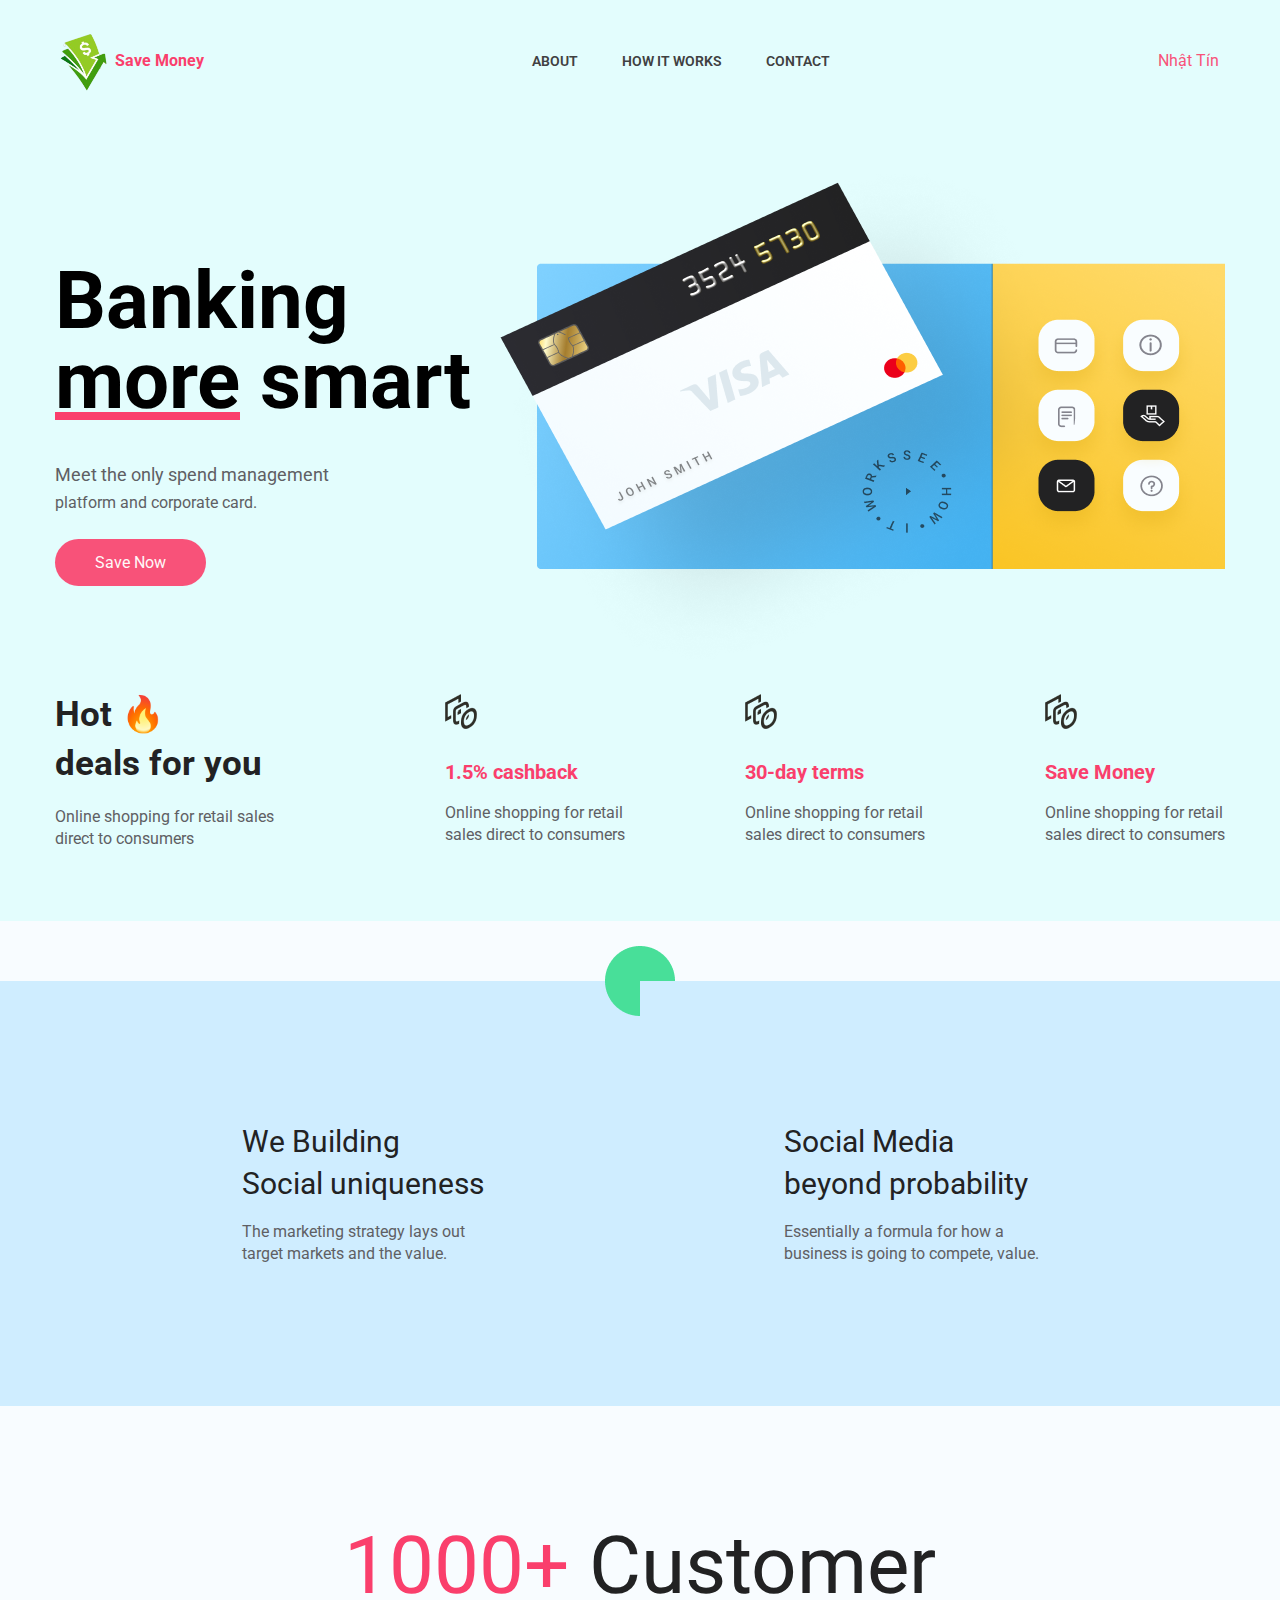
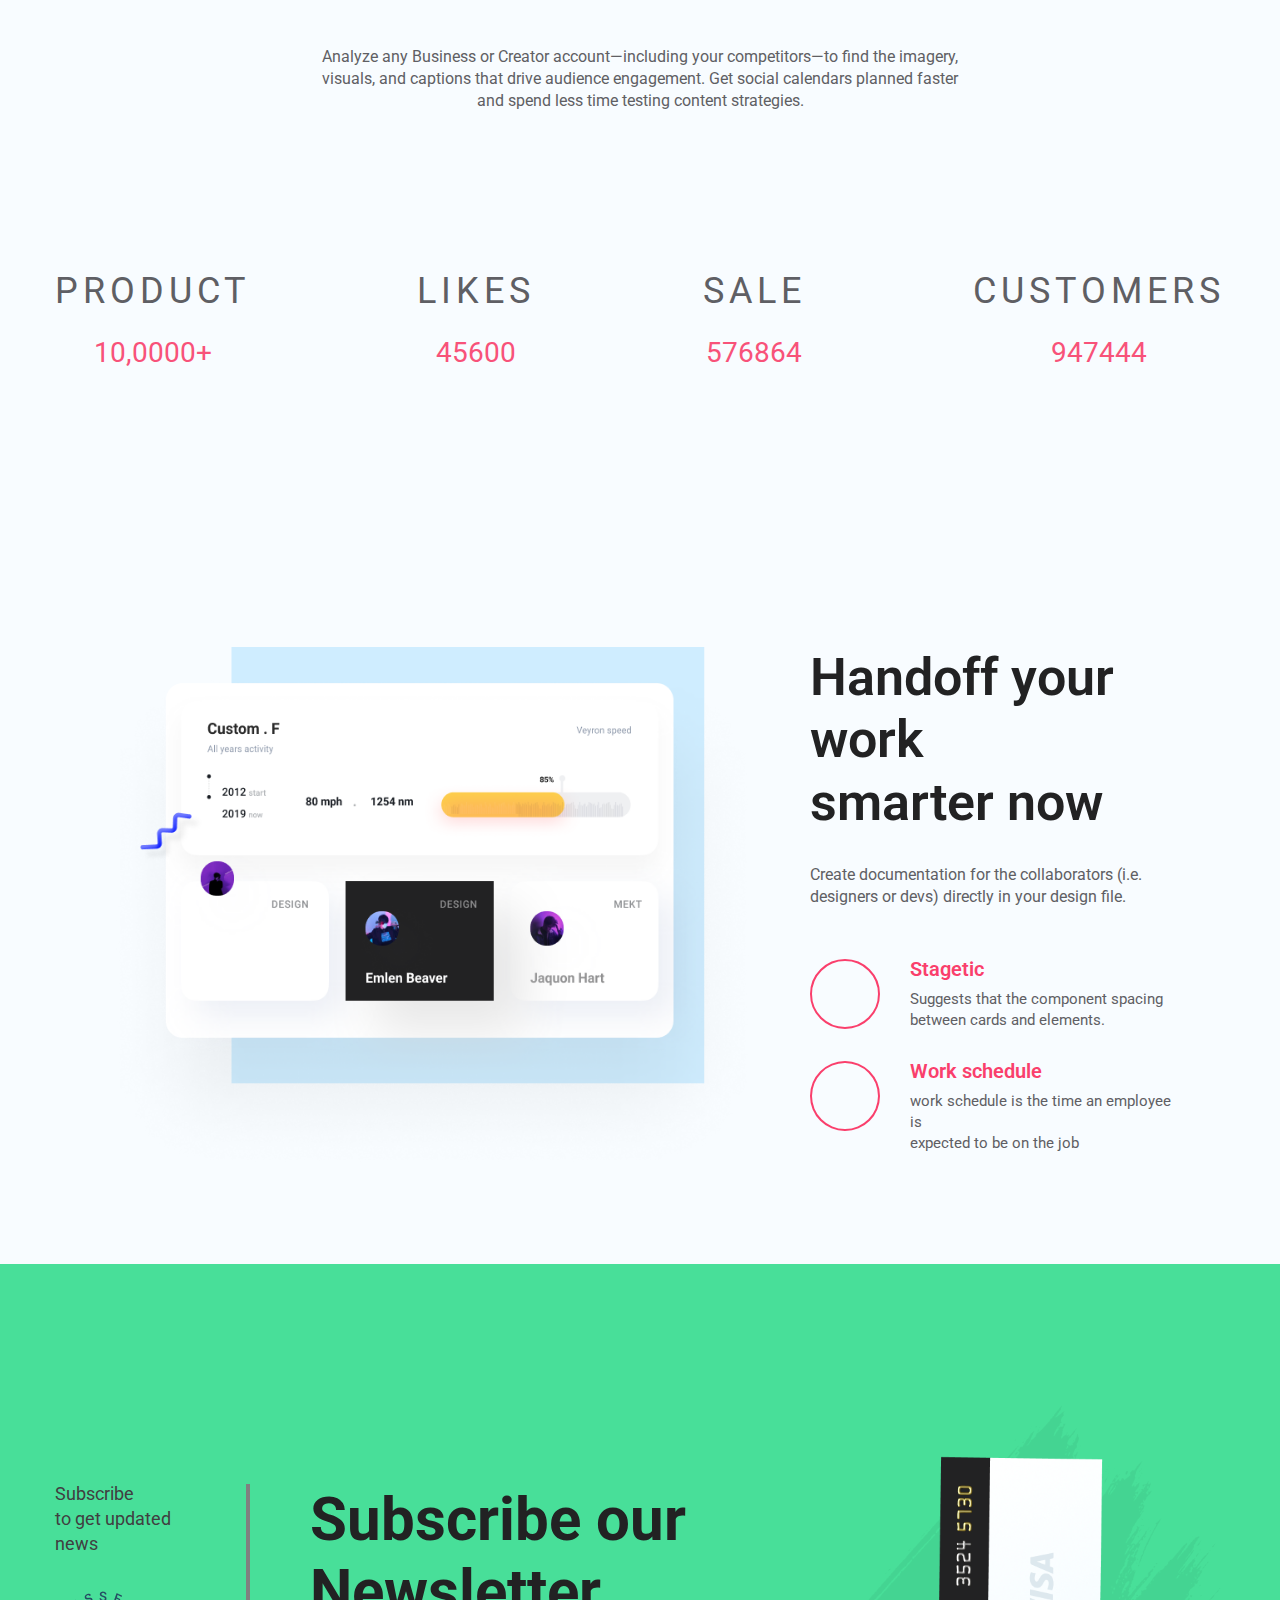
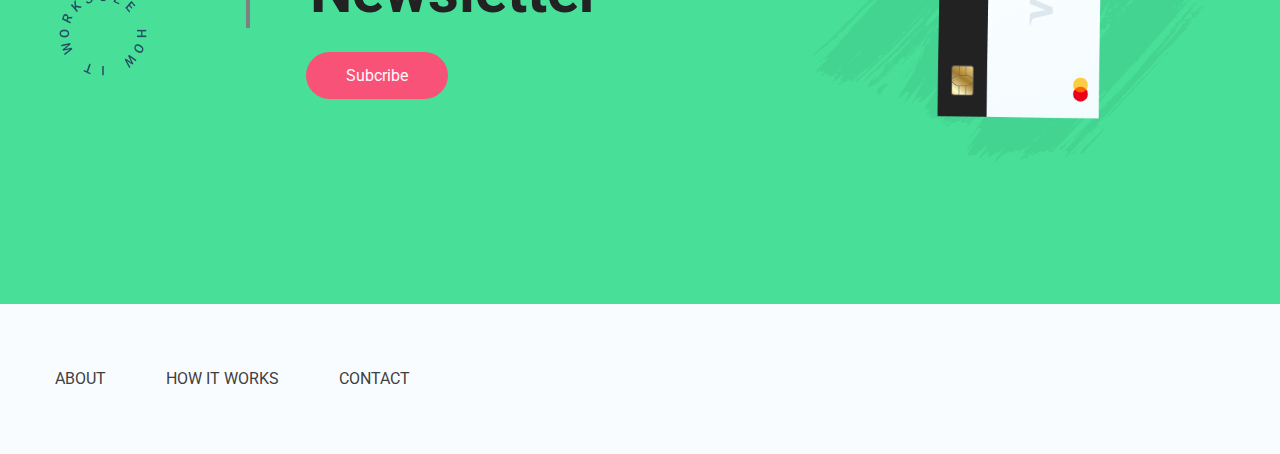
==== commit 5c6cb168: "page account/profit chưa làm" ====
--- a/index.html
+++ b/index.html
@@ -45,11 +45,20 @@
               <a href="#" class="list-item-link">CONTACT</a>
             </li>
           </ul>
-          <div class="login-box">
+          <!-- <div class="login-box">
             <a href="./register.html" class="login-box__register"
               >Register Now</a
             >
             <a href="./login.html" class="btn btn-login">LOGIN</a>
+          </div> -->
+          <div class="user-login">
+            <p class="user-login__name text-pink">Nhật Tín</p>
+            <i class="fas fa-sort-down user-login__icon text-pink"></i>
+            <div class="user-info">
+              <a href="./account.html" class="user-info__link">My Account</a>
+              <a href="./profit.html" class="user-info__link">Check Profit</a>
+              <a href="#" class="user-info__link">Sign Out</a>
+            </div>
           </div>
         </div>
         <div class="header-content">
@@ -60,7 +69,7 @@
                 <span>Meet the only spend management</span>platform and
                 corporate card.
               </p>
-              <a href="#" class="btn">Save Now</a>
+              <a href="./sendMoney.html" class="btn">Save Now</a>
             </div>
             <img
               src="./assets/img/header card.png"
--- a/assets/css/main.css
+++ b/assets/css/main.css
@@ -154,6 +154,7 @@
 body {
   font-family: "Roboto", sans-serif;
   background: #f8fcff;
+  height: 100%;
 }
 
 .header {
@@ -170,7 +171,7 @@
   -webkit-box-pack: justify;
       -ms-flex-pack: justify;
           justify-content: space-between;
-  padding: 30px;
+  padding: 30px 0;
 }
 
 .navbar-logo {
@@ -188,6 +189,7 @@
 }
 
 .navbar-logo__text {
+  font-weight: bold;
   color: #fa3f6c;
 }
 
@@ -410,7 +412,7 @@
   width: 70px;
   height: 70px;
   position: absolute;
-  top: calc(($length / 2) * -1);
+  top: -35px;
   left: 50%;
   -webkit-transform: translateX(-50%);
           transform: translateX(-50%);
@@ -832,6 +834,99 @@
           transform: rotate(45deg);
 }
 
+.user-login {
+  display: -webkit-box;
+  display: -ms-flexbox;
+  display: flex;
+  -webkit-box-align: center;
+      -ms-flex-align: center;
+          align-items: center;
+  color: white;
+  cursor: pointer;
+  position: relative;
+}
+
+.user-login__name {
+  padding-right: 6px;
+}
+
+.user-login__icon {
+  padding-bottom: 6px;
+}
+
+.user-login .user-info {
+  display: none;
+  -webkit-box-orient: vertical;
+  -webkit-box-direction: normal;
+      -ms-flex-direction: column;
+          flex-direction: column;
+  position: absolute;
+  background-color: #f56a79;
+  width: 200px;
+  height: auto;
+  top: 30px;
+  right: 0;
+}
+
+.user-login .user-info__link {
+  color: #fff;
+  margin-top: 20px;
+  margin-left: 20px;
+}
+
+.user-login .user-info__link:last-child {
+  padding-bottom: 20px;
+}
+
+.user-login .user-info__link:hover {
+  -webkit-transition: all 0.3s linear;
+  transition: all 0.3s linear;
+  color: #48df99;
+}
+
+.user-login::after {
+  content: "";
+  width: 150px;
+  height: 14px;
+  position: absolute;
+  right: 0;
+  bottom: -12px;
+}
+
+.user-login:hover .user-info {
+  -webkit-animation: hideToSide 0.3s linear;
+          animation: hideToSide 0.3s linear;
+  display: -webkit-box;
+  display: -ms-flexbox;
+  display: flex;
+}
+
+@-webkit-keyframes hideToSide {
+  from {
+    opacity: 0;
+    -webkit-transform: translateY(-10px);
+            transform: translateY(-10px);
+  }
+  to {
+    opacity: 1;
+    -webkit-transform: translateY(0);
+            transform: translateY(0);
+  }
+}
+
+@keyframes hideToSide {
+  from {
+    opacity: 0;
+    -webkit-transform: translateY(-10px);
+            transform: translateY(-10px);
+  }
+  to {
+    opacity: 1;
+    -webkit-transform: translateY(0);
+            transform: translateY(0);
+  }
+}
+
 .header-pink {
   background-color: #f85279;
 }
@@ -973,6 +1068,364 @@
   display: none;
 }
 
+.register-img {
+  width: 450px;
+  height: auto;
+}
+
+.register-box {
+  padding-left: 40px;
+}
+
+.flex-box {
+  display: -webkit-box;
+  display: -ms-flexbox;
+  display: flex;
+  -webkit-box-align: center;
+      -ms-flex-align: center;
+          align-items: center;
+}
+
+.flex-box .date-input {
+  padding: 14px 18px;
+}
+
+.register-link {
+  display: -webkit-box;
+  display: -ms-flexbox;
+  display: flex;
+  -webkit-box-align: center;
+      -ms-flex-align: center;
+          align-items: center;
+  -webkit-box-pack: center;
+      -ms-flex-pack: center;
+          justify-content: center;
+  color: #fff;
+  margin-top: 10px;
+}
+
+.register-link a {
+  margin-left: 20px;
+  color: #48df99;
+}
+
+.address-input {
+  width: 100%;
+  margin-bottom: 20px;
+}
+
+.gender-box {
+  display: -webkit-box;
+  display: -ms-flexbox;
+  display: flex;
+  -webkit-box-align: center;
+      -ms-flex-align: center;
+          align-items: center;
+  color: white;
+}
+
+.gender-box p {
+  margin-right: 10px;
+}
+
+.gender-box #female,
+.gender-box #male {
+  margin-right: 4px;
+}
+
+.gender-box .male {
+  margin-right: 10px;
+}
+
+.gender-box .male,
+.gender-box .female {
+  cursor: pointer;
+}
+
+#email-input {
+  margin-top: 0;
+}
+
+.date-box {
+  display: -webkit-box;
+  display: -ms-flexbox;
+  display: flex;
+  -webkit-box-align: center;
+      -ms-flex-align: center;
+          align-items: center;
+  -webkit-box-pack: justify;
+      -ms-flex-pack: justify;
+          justify-content: space-between;
+  margin-top: 20px;
+}
+
+.date-box-text {
+  color: #fff;
+  margin-right: 28px;
+}
+
+.date-input {
+  background-color: #1e292e;
+  border: none;
+  outline: none;
+  border-radius: 10px;
+  display: block;
+}
+
+.error {
+  display: -webkit-box;
+  display: -ms-flexbox;
+  display: flex;
+  -webkit-box-orient: vertical;
+  -webkit-box-direction: normal;
+      -ms-flex-direction: column;
+          flex-direction: column;
+  -webkit-box-align: center;
+      -ms-flex-align: center;
+          align-items: center;
+  margin-top: 100px;
+}
+
+.error-bkg {
+  background-color: #f8fcff;
+}
+
+.error-number {
+  font-size: 260px;
+  color: #fa3f6c;
+}
+
+.error-title {
+  font-size: 42px;
+  color: #404041;
+  padding: 20px 0;
+}
+
+.error-desc {
+  text-align: center;
+  width: 80%;
+  padding-bottom: 40px;
+  font-size: 24px;
+  color: #5f5f64;
+}
+
+.button-box {
+  margin: 60px 0 100px;
+  text-align: center;
+}
+
+/* You can remove these code below*/
+:root {
+  --primary: #08aeea;
+  --secondary: #13d2b8;
+  --purple: #bd93f9;
+  --pink: #ff6bcb;
+  --blue: #8be9fd;
+  --gray: #333;
+  --font: "Poppins", sans-serif;
+  --gradient: linear-gradient(40deg, #ff6ec4, #7873f5);
+  --shadow: 0 0 15px 0 rgba(0, 0, 0, 0.05);
+}
+
+input,
+button,
+textarea {
+  border: 0;
+  outline: none;
+}
+
+/* Main code */
+.dropdown {
+  --primary: #33ccff;
+  --secondary: #47536b;
+  width: 100%;
+  position: relative;
+  border-radius: 8px;
+}
+
+.dropdown-caret {
+  color: var(--primary);
+}
+
+.dropdown-select {
+  background-color: white;
+  -webkit-box-shadow: var(--shadow);
+          box-shadow: var(--shadow);
+  padding: 1.5rem;
+  border-radius: inherit;
+  display: -webkit-box;
+  display: -ms-flexbox;
+  display: flex;
+  -webkit-box-align: center;
+      -ms-flex-align: center;
+          align-items: center;
+  -webkit-box-pack: justify;
+      -ms-flex-pack: justify;
+          justify-content: space-between;
+  cursor: pointer;
+}
+
+.dropdown-select * {
+  pointer-events: none;
+}
+
+.dropdown-list {
+  position: absolute;
+  top: 100%;
+  left: 0;
+  right: 0;
+  margin-top: 1rem;
+  padding: 1.5rem;
+  background-color: white;
+  -webkit-box-shadow: var(--shadow);
+          box-shadow: var(--shadow);
+  padding: 1.5rem;
+  border-radius: 8px;
+  display: none;
+}
+
+.dropdown-list:before {
+  content: "";
+  height: 1rem;
+  position: absolute;
+  top: 0;
+  left: 0;
+  right: 0;
+  background-color: transparent;
+  -webkit-transform: translateY(-100%);
+          transform: translateY(-100%);
+}
+
+.dropdown-list.show {
+  display: block;
+}
+
+.dropdown-item {
+  padding: 1.5rem;
+  color: var(--secondary);
+  -webkit-transition: all 0.25s ease;
+  transition: all 0.25s ease;
+  border-radius: 8px;
+  cursor: pointer;
+}
+
+.dropdown-item:hover {
+  color: var(--primary);
+  background-color: #f1fbff;
+}
+
+.banner-send {
+  background: url(../../../assets/img/bkgmoney.png) center center/cover no-repeat;
+  max-width: 100%;
+  max-height: 100%;
+}
+
+.send-contact {
+  display: -webkit-box;
+  display: -ms-flexbox;
+  display: flex;
+  -webkit-box-align: center;
+      -ms-flex-align: center;
+          align-items: center;
+  -webkit-box-pack: justify;
+      -ms-flex-pack: justify;
+          justify-content: space-between;
+  padding: 120px 0;
+}
+
+.send-contact__title {
+  font-size: 60px;
+  font-weight: bold;
+  color: #fff;
+}
+
+.send-contact__title span {
+  display: block;
+}
+
+.send-box {
+  background-color: #f85279;
+  padding: 26px;
+  border-radius: 5px;
+}
+
+.send-box label {
+  color: #fff;
+  display: block;
+  margin-bottom: 4px;
+}
+
+.send-box__title {
+  color: white;
+  font-size: 30px;
+  margin-bottom: 20px;
+}
+
+.dropdown-title {
+  color: #fff;
+  margin-bottom: 4px;
+}
+
+.input-sendMoney {
+  width: 100%;
+  font-size: 20px;
+  padding: 16px 20px;
+  margin-bottom: 16px;
+  outline: none;
+  border: none;
+  border-radius: 10px;
+}
+
+.send-content-flex {
+  display: -webkit-box;
+  display: -ms-flexbox;
+  display: flex;
+  -webkit-box-pack: justify;
+      -ms-flex-pack: justify;
+          justify-content: space-between;
+}
+
+.send-content {
+  margin: 80px 0 60px;
+}
+
+.send-content-box {
+  width: 30%;
+  text-align: center;
+  background-color: #fff;
+  padding: 20px;
+  border-radius: 10px;
+  -webkit-box-shadow: 1px 1px 35px 0px rgba(0, 0, 0, 0.1);
+          box-shadow: 1px 1px 35px 0px rgba(0, 0, 0, 0.1);
+  cursor: default;
+}
+
+.send-content-box__img {
+  padding: 20px;
+  background-color: #f8fcff;
+  border-radius: 50%;
+}
+
+.send-content-box__title {
+  font-size: 20px;
+  padding: 20px;
+  font-weight: bold;
+}
+
+.send-content-box__text {
+  padding: 20px;
+  line-height: 1.4;
+}
+
+.send-content-box:hover {
+  -webkit-box-shadow: 1px 1px 40px 0px rgba(0, 0, 0, 0.2);
+          box-shadow: 1px 1px 40px 0px rgba(0, 0, 0, 0.2);
+  -webkit-transition: all 0.3s linear;
+  transition: all 0.3s linear;
+  -webkit-transform: scale(1.02);
+          transform: scale(1.02);
+}
+
 .wrapper {
   max-width: 1440px;
   margin: 0 auto;
@@ -990,13 +1443,13 @@
   background-color: #f85279;
   border-radius: 30px;
   cursor: pointer;
+  -webkit-transition: all 0.3s linear;
+  transition: all 0.3s linear;
 }
 
 .btn:hover {
   background-color: #fa3f6c;
   color: white;
-  -webkit-transition: all 0.3s linear;
-  transition: all 0.3s linear;
 }
 
 .btn-login {
@@ -1017,6 +1470,26 @@
 .btn-sdt {
   border: none;
   border-radius: 10px;
+}
+
+.btn-back {
+  background-color: #48df99;
+  margin-right: 10px;
+}
+
+.btn-back:hover {
+  background-color: #2fd88a;
+}
+
+.btn-send {
+  cursor: pointer;
+  padding: 16px 40px;
+  background-color: #48df99;
+  color: white;
+  margin-top: 20px;
+  width: 100%;
+  border-radius: 10px;
+  font-weight: bold;
 }
 
 .input-box {
@@ -1034,6 +1507,10 @@
   background-color: #f8fcff;
 }
 
+.text-pink {
+  color: #f85279;
+}
+
 .text-white {
   color: #fff;
   font-weight: 400;
@@ -1050,4 +1527,12 @@
 .mt-0 {
   margin-top: 0;
 }
+
+.text-center {
+  text-align: center;
+}
+
+.mr-20 {
+  margin-right: 20px;
+}
 /*# sourceMappingURL=main.css.map */